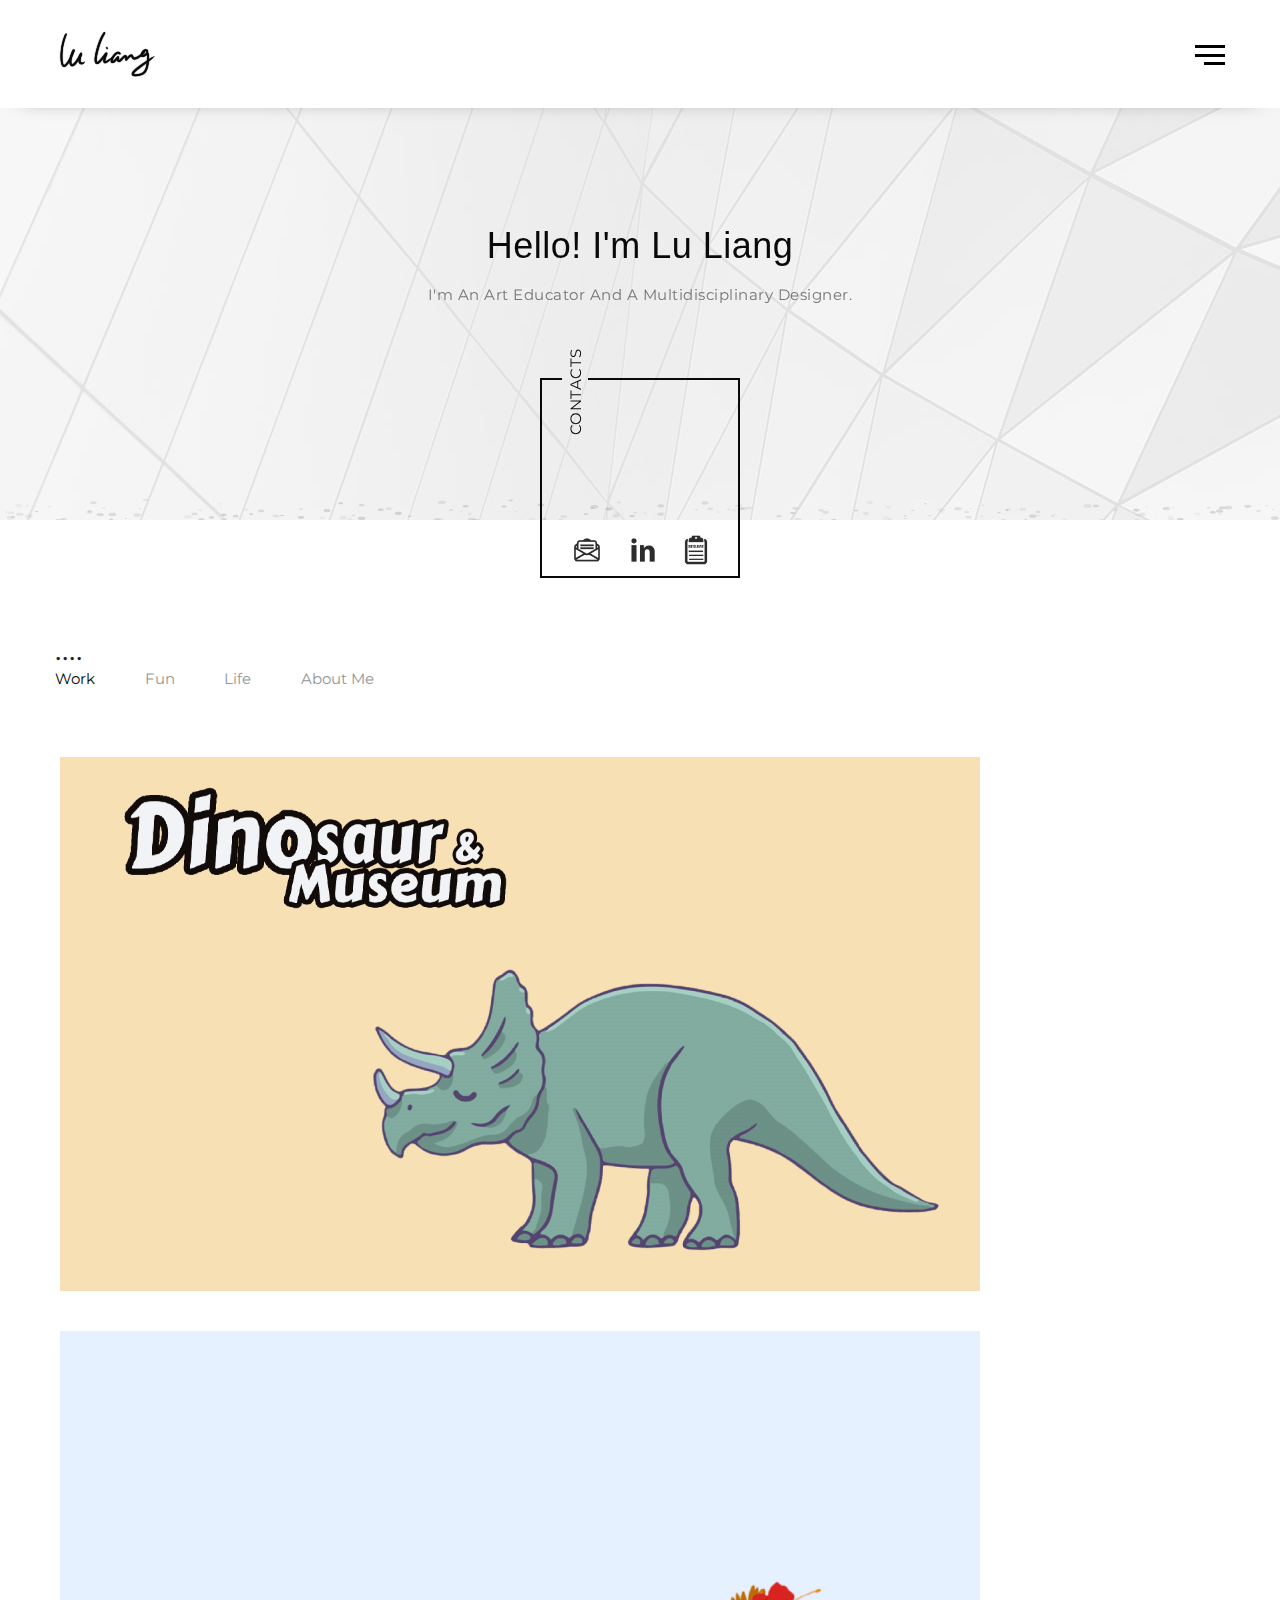
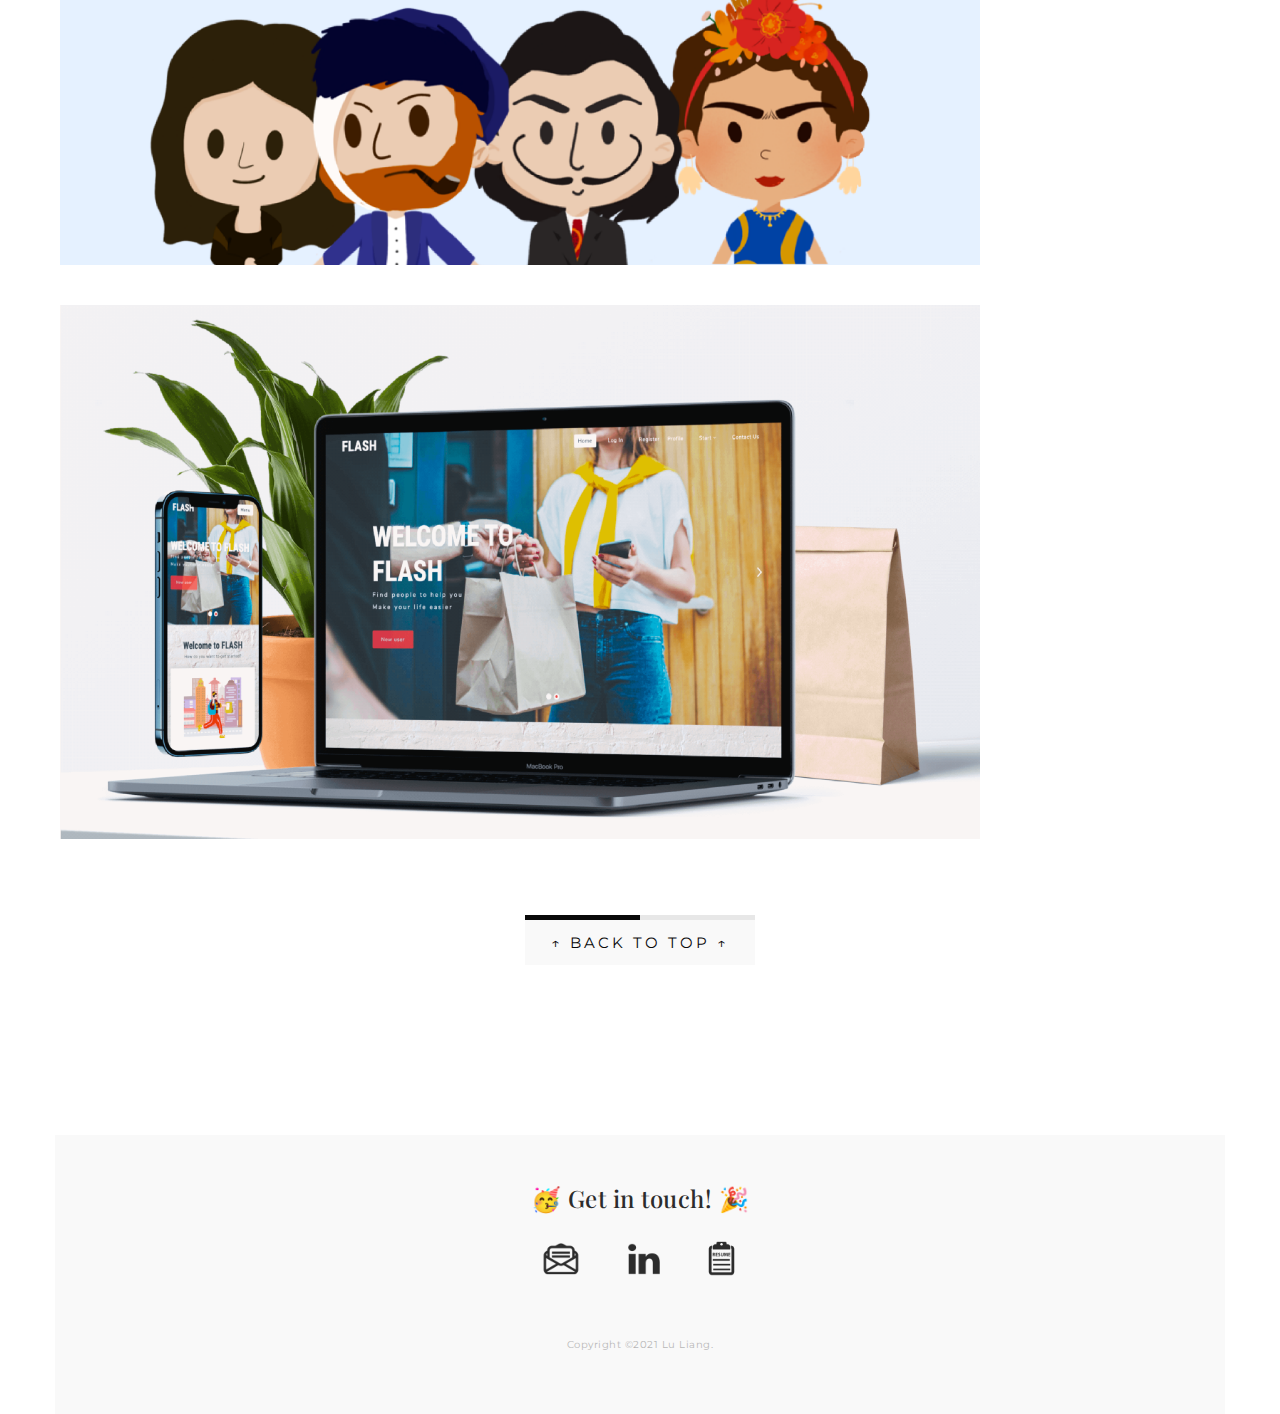
==== index.html @ a221c7db "1 version" ====
<!DOCTYPE html>
<html lang="zxx">
<head>
	<meta charset="utf-8">
	<title>Home</title>


	<meta name="description" content="" />

	<meta name="keywords" content="" />

	<meta name="author" content="Lu">

	<!-- Mobile Specific Meta -->
	<meta name="viewport" content="width=device-width, initial-scale=1">

	<!-- css-include -->

	<!-- boorstrap -->
	<link rel="stylesheet" type="text/css" href="assets/css/bootstrap.min.css">
	<!-- themify-icon.css -->
	<link rel="stylesheet" type="text/css" href="assets/css/themify-icons.css">
	<!-- owl-carousel -->
	<link rel="stylesheet" type="text/css" href="assets/css/owl.carousel.css">
	<!-- light-box -->
	<link rel="stylesheet" type="text/css" href="assets/css/lightbox.css">
	<!-- video css -->
	<link rel="stylesheet" type="text/css" href="assets/css/video.min.css">
	<!-- menu.css -->
	<link rel="stylesheet" type="text/css" href="assets/css/menu.css">
	<!-- style -->
	<link rel="stylesheet" type="text/css" href="assets/css/style.css">
	<!-- responsive.css -->
	<link rel="stylesheet" type="text/css" href="assets/css/responsive.css">
</head>


<body>
	<div id="preloader"></div>
	<!-- Start of nav bar
		============================================= -->
		<nav id="poppin-nav">
			<div id="nav-off"></div>
			<div id="header-logo-1" class="text-center">
				<a href="index.html"><img src="assets/img//logo/logo.png" alt="img"></a>
			</div>
			<ul id="menu">
				<li class="has-submenu text-capitalize">
					<a href="index.html">home</a>
				</li>
				<li class="has-submenu">
					<a href="#">My Works<span class="ti-angle-down"></span></a>
					<ul class="submenu">
						<li><a href="work.html">My Projects</a></li>
						<li><a href="life.html">Life & Fun</a></li>
					</ul>
				</li>
				<li><a href="contact.html">About Me</a></li>
			</ul>
		</nav>
		<div id="menu-overlay"></div>
	<!-- End of nav bar
		============================================= -->



	<!-- Start of header
		============================================= -->
		<header id="site-header" class="not-stuck">
			<div class="container">
				<div class="row">
					<div id="header-logo">
						<a href="index.html"><img src="assets/img//logo/logo.png" alt="img"></a>
					</div>

					<div id="menu-burger" class="pull-right not-stuck">
						<div id="menu-bar">
							<span class="icon-bar top"></span>
							<span class="icon-bar middle"></span>
							<span class="icon-bar bottom"></span>
						</div>
					</div>
				</div>
			</div>
		</header>
	<!-- End of header
		============================================= -->





	<!-- Start of page head section
		============================================= -->
		<section id="page-head" class="page-head-section">
			<div class="page-head-overlay"></div>
			<div id="page-head-effect" class="page-head-effect">
				<canvas id="demo-canvas"></canvas>
			</div>
			<!-- // page-head-style -->
			<div class="container">
				<div class="row">
					<div class="banner-content">
						<div class="page-head-content">
							<div class="page-head-title text-capitalize pb40">
								<h1>Hello! I'm Lu Liang</h1>
								<span class="descrip">I'm an art educator and a multidisciplinary designer. </span>
							</div>
							<!-- //title -->

							<div class="page-head-social">
								<div  class="social-title text-uppercase">
									<span>contacts</span>
								</div>
								<!-- //title -->
								<div class="page-head-social-item ul-li">
									<ul class="page-head-social-list">
										<a href="mailto:lu.liang.ll18@gmail.com" class="link--sns w-inline-block">
					                        <img src="assets/img/contacts_up/email.png" width="30" sizes="50px" alt=""/>
					                    </a>
										<a href="https://www.linkedin.com/in/luliang18" target="_blank" class="link--sns w-inline-block">
					                        <img src="assets/img/contacts_up/in.png" width="32" sizes="40px"  style="margin-left:20px;" alt=""/>
										</a>
										<a href="#" target="_blank" class="link--sns w-inline-block">
					                        <img src="assets/img/contacts/cv.png" width="30" sizes="60px"  style="margin-left:18px;" alt=""/>
										</a>
									</ul><!-- /.page-head-social-list -->
								</div><!-- /.page-head-social-item -->
							</div>
							<!-- /.page-head-social -->
						</div>
						<!-- /.page-head-content -->
					</div>
				</div><!--  /.row-->
			</div><!--  /.container -->
		</section>
	<!-- End of page head section
		============================================= -->





	<!-- Start of portfolio section
		============================================= -->
		<section id="portfolio" class="portfolio-section">
			<div class="container">
				<div class="row">
					<div class="portfolio-content">
						<div class="portfolio-tab pb55">
							<div id="filters" class="button-group pb45">

								<button class="tab-button active" data-filter=".work"  >Work</button>
								<button class="tab-button" data-filter=".fun">Fun</button>
								<button class="tab-button" data-filter=".life">Life</button>
								<a href="contact.html"><button class="tab-button" data-filter=".life">About Me</button></a>
							</div>
							<!-- /tab-button -->

							<div class="portfolio-tab-text-pic row">
								<div id="posts">
									<div id="1" class="item item-grid work">
										<div class="item-wrap">
											<div class="work-item">
												<div class="work-pic">
													<a href="dinosaur.html"><img src="assets/img/portfolio/work/museum.gif" alt="image" ></a>
												</div>
												<!-- //img -->
												<div class="hover-content">
													<div class="hover-text text-center">
														<a href="dinosaur.html" data-lightbox="roadtrip"></a>

													</div>
													<!-- //light-box-img -->
													<div class="project-description text-uppercase ul-li">
														<h3><a href="dinosaur.html">Dinosaur & Museum App</a></h3>
														<ul class="project-catagorry text-capitalize">
															<li><a href="#">Education, App Design</a></li>

														</ul>
													</div>
													<!-- //project-description -->
												</div>
											</div>
										</div>
									</div>
									<!-- /item -->

									<div id="2" class="item item-grid work">
										<div class="item-wrap">
											<div class="work-item">
												<div class="work-pic">
													<img src="assets/img/portfolio/work/dress.png" alt="image">
												</div>
												<!-- //img -->
												<div class="hover-content">
													<div class="hover-text text-center">
														<a href="assets/img/portfolio/work/dress.png" data-lightbox="roadtrip"><span class="ti-fullscreen"></span></a>
													</div>
													<!-- //light-box-img -->
													<div class="project-description text-uppercase ul-li">
														<h3><a href="#">Dress Up Game App</a></h3>
														<ul class="project-catagorry text-capitalize">
															<li><a href="#">Education, App Design</a></li>
														</ul>
													</div>
													<!-- //project-description -->
												</div>
											</div>

										</div>
									</div>
									<!-- /item -->

									<div id="3" class="item item-grid design work">
										<div class="item-wrap">
											<div class="work-item">
												<div class="work-pic">
													<img src="assets/img/portfolio/work/web.gif" alt="image">
												</div>
												<!-- //img -->
												<div class="hover-content">
													<div class="hover-text text-center">
														<a href="assets/img/portfolio/work/web.gif" data-lightbox="roadtrip"><span class="ti-fullscreen"></span></a>
													</div>
													<!-- //light-box-img -->
													<div class="project-description text-uppercase ul-li">
														<h3><a href="#">Flash Food Delivery Website</a></h3>
														<ul class="project-catagorry text-capitalize">
															<li><a href="#">Web Design </a></li>


														</ul>
													</div>
													<!-- //project-description -->
												</div>
											</div>

										</div>
									</div>
									<!-- /item -->


									<div id="4" class="item item-grid-2 fun">
										<div class="item-wrap">
											<div class="work-item">
												<div class="work-pic">
													<img src="assets/img/portfolio/fun/1.png" alt="image" style="display:inline-block">
												</div>
												<!-- //img -->
												<div class="hover-content">
													<div class="hover-text text-center">
														<a href="assets/img/portfolio/fun/1.png" data-lightbox="roadtrip" ><span class="ti-link"></span></a>
													</div>
													<!-- //light-box-img -->
													<div class="project-description text-uppercase ul-li">
														<h3><a href="#">project Item Title</a></h3>
														<ul class="project-catagorry text-capitalize">
															<li><a href="#">Branding, </a></li>

															<li><a href="#">Development</a></li>
														</ul>
													</div>
													<!-- //project-description -->
												</div>
											</div>

										</div>
									</div>
									<!-- /item -->

									<div id="5" class="item item-grid-2 fun">
										<div class="item-wrap">
											<div class="work-item">
												<div class="work-pic">
													<img src="assets/img/portfolio/fun/2.png" alt="image" style="display:inline-block">
												</div>
												<!-- //img -->
												<div class="hover-content">
													<div class="hover-text text-center">
														<a href="assets/img/portfolio/fun/2.png" data-lightbox="roadtrip"><span class="ti-link"></span></a>
													</div>
													<!-- //light-box-img -->
													<div class="project-description text-uppercase ul-li">
														<h3><a href="#">project Item Title</a></h3>
														<ul class="project-catagorry text-capitalize">
															<li><a href="#">travel, </a></li>

															<li><a href="#">place</a></li>
														</ul>
													</div>
													<!-- //project-description -->
												</div>
											</div>

										</div>
									</div>
									<!-- /item -->

									<div id="6" class="item item-grid-2 fun">
										<div class="item-wrap">
											<div class="work-item">
												<div class="work-pic">
													<img src="assets/img/portfolio/fun/3.png" alt="image">
												</div>
												<!-- //img -->
												<div class="hover-content">
													<div class="hover-text text-center">
														<a href="assets/img/portfolio/fun/3.png" data-lightbox="roadtrip"><span class="ti-link"></span></a>
													</div>
													<!-- //light-box-img -->
													<div class="project-description text-uppercase ul-li">
														<h3><a href="#">project Item Title</a></h3>
														<ul class="project-catagorry text-capitalize">
															<li><a href="#">identity, </a></li>

															<li><a href="#">institute</a></li>
														</ul>
													</div>
													<!-- //project-description -->
												</div>
											</div>

										</div>
									</div>
									<!-- /item -->

									<div id="7" class="item item-grid-2 fun">
										<div class="item-wrap">
											<div class="work-item">
												<div class="work-pic">
													<img src="assets/img/portfolio/fun/4.png" alt="image">
												</div>
												<!-- //img -->
												<div class="hover-content">
													<div class="hover-text text-center">
														<a href="assets/img/portfolio/fun/4.png" data-lightbox="roadtrip"><span class="ti-link"></span></a>
													</div>
													<!-- //light-box-img -->
													<div class="project-description text-uppercase ul-li">
														<h3><a href="#">project Item Title</a></h3>
														<ul class="project-catagorry text-capitalize">
															<li><a href="#">identity, </a></li>

															<li><a href="#">institute</a></li>
														</ul>
													</div>
													<!-- //project-description -->
												</div>
											</div>

										</div>
									</div>
									<!-- /item -->



									<div id="9" class="item item-grid-2 fun">
										<div class="item-wrap">
											<div class="work-item">
												<div class="work-pic">
													<img src="assets/img/portfolio/fun/11.png" alt="image">
												</div>
												<!-- //img -->
												<div class="hover-content">
													<div class="hover-text text-center">
														<a href="assets/img/portfolio/fun/11.png" data-lightbox="roadtrip"><span class="ti-link"></span></a>
													</div>
													<!-- //light-box-img -->
													<div class="project-description text-uppercase ul-li">
														<h3><a href="#">project Item Title</a></h3>
														<ul class="project-catagorry text-capitalize">
															<li><a href="#">identity, </a></li>

															<li><a href="#">institute</a></li>
														</ul>
													</div>
													<!-- //project-description -->
												</div>
											</div>

										</div>
									</div>
									<!-- /item -->

									<div id="10" class="item item-grid-2 fun">
										<div class="item-wrap">
											<div class="work-item">
												<div class="work-pic">
													<img src="assets/img/portfolio/fun/5.png" alt="image">
												</div>
												<!-- //img -->
												<div class="hover-content">
													<div class="hover-text text-center">
														<a href="assets/img/portfolio/fun/5.png" data-lightbox="roadtrip"><span class="ti-link"></span></a>
													</div>
													<!-- //light-box-img -->
													<div class="project-description text-uppercase ul-li">
														<h3><a href="#">project Item Title</a></h3>
														<ul class="project-catagorry text-capitalize">
															<li><a href="#">identity, </a></li>

															<li><a href="#">institute</a></li>
														</ul>
													</div>
													<!-- //project-description -->
												</div>
											</div>

										</div>
									</div>
									<!-- /item -->

									<div id="11" class="item item-grid-2 fun">
										<div class="item-wrap">
											<div class="work-item">
												<div class="work-pic">
													<img src="assets/img/portfolio/fun/8.gif" alt="image">
												</div>
												<!-- //img -->
												<div class="hover-content">
													<div class="hover-text text-center">
														<a href="assets/img/portfolio/fun/8.gif" data-lightbox="roadtrip"><span class="ti-link"></span></a>
													</div>
													<!-- //light-box-img -->
													<div class="project-description text-uppercase ul-li">
														<h3><a href="#">project Item Title</a></h3>
														<ul class="project-catagorry text-capitalize">
															<li><a href="#">identity, </a></li>

															<li><a href="#">institute</a></li>
														</ul>
													</div>
													<!-- //project-description -->
												</div>
											</div>

										</div>
									</div>
									<!-- /item -->

									<div id="12" class="item item-grid-2 fun">
										<div class="item-wrap">
											<div class="work-item">
												<div class="work-pic">
													<img src="assets/img/portfolio/fun/9.jpg" alt="image">
												</div>
												<!-- //img -->
												<div class="hover-content">
													<div class="hover-text text-center">
														<a href="assets/img/portfolio/fun/9.jpg" data-lightbox="roadtrip"><span class="ti-link"></span></a>
													</div>
													<!-- //light-box-img -->
													<div class="project-description text-uppercase ul-li">
														<h3><a href="#">project Item Title</a></h3>
														<ul class="project-catagorry text-capitalize">
															<li><a href="#">identity, </a></li>

															<li><a href="#">institute</a></li>
														</ul>
													</div>
													<!-- //project-description -->
												</div>
											</div>

										</div>
									</div>
									<!-- /item -->

									<div id="13" class="item item-grid-2 fun">
										<div class="item-wrap">
											<div class="work-item">
												<div class="work-pic">
													<img src="assets/img/portfolio/fun/7.gif" alt="image">
												</div>
												<!-- //img -->
												<div class="hover-content">
													<div class="hover-text text-center">
														<a href="assets/img/portfolio/fun/7.gif" data-lightbox="roadtrip"><span class="ti-link"></span></a>
													</div>
													<!-- //light-box-img -->
													<div class="project-description text-uppercase ul-li">
														<h3><a href="#">project Item Title</a></h3>
														<ul class="project-catagorry text-capitalize">
															<li><a href="#">identity, </a></li>

															<li><a href="#">institute</a></li>
														</ul>
													</div>
													<!-- //project-description -->
												</div>
											</div>

										</div>
									</div>
									<!-- /item -->

									<div id="14" class="item item-grid-2 fun">
										<div class="item-wrap">
											<div class="work-item">
												<div class="work-pic">
													<img src="assets/img/portfolio/fun/6.gif" alt="image">
												</div>
												<!-- //img -->
												<div class="hover-content">
													<div class="hover-text text-center">
														<a href="assets/img/portfolio/fun/6.gif" data-lightbox="roadtrip"><span class="ti-link"></span></a>
													</div>
													<!-- //light-box-img -->
													<div class="project-description text-uppercase ul-li">
														<h3><a href="#">project Item Title</a></h3>
														<ul class="project-catagorry text-capitalize">
															<li><a href="#">identity, </a></li>

															<li><a href="#">institute</a></li>
														</ul>
													</div>
													<!-- //project-description -->
												</div>
											</div>

										</div>
									</div>
									<!-- /item -->

									<div id="15" class="item item-grid-2 life">
										<div class="item-wrap">
											<div class="work-item">
												<div class="work-pic">
													<img src="assets/img/portfolio/life/2.JPG" alt="image">
												</div>
												<!-- //img -->
												<div class="hover-content">
													<div class="hover-text text-center">
														<a href="assets/img/portfolio/life/2.JPG" data-lightbox="roadtrip"><span class="ti-link"></span></a>
													</div>
													<!-- //light-box-img -->
													<div class="project-description text-uppercase ul-li">
														<h3><a href="#">project Item Title</a></h3>
														<ul class="project-catagorry text-capitalize">
															<li><a href="#">identity, </a></li>

															<li><a href="#">institute</a></li>
														</ul>
													</div>
													<!-- //project-description -->
												</div>
											</div>

										</div>
									</div>
									<!-- /item -->

									<div id="16" class="item item-grid-2 life">
										<div class="item-wrap">
											<div class="work-item">
												<div class="work-pic">
													<img src="assets/img/portfolio/life/3.JPG" alt="image">
												</div>
												<!-- //img -->
												<div class="hover-content">
													<div class="hover-text text-center">
														<a href="assets/img/portfolio/life/3.JPG" data-lightbox="roadtrip"><span class="ti-link"></span></a>
													</div>
													<!-- //light-box-img -->
													<div class="project-description text-uppercase ul-li">
														<h3><a href="#">project Item Title</a></h3>
														<ul class="project-catagorry text-capitalize">
															<li><a href="#">identity, </a></li>

															<li><a href="#">institute</a></li>
														</ul>
													</div>
													<!-- //project-description -->
												</div>
											</div>

										</div>
									</div>
									<!-- /item -->

									<div id="17" class="item item-grid-2 life">
										<div class="item-wrap">
											<div class="work-item">
												<div class="work-pic">
													<img src="assets/img/portfolio/life/4.JPG" alt="image">
												</div>
												<!-- //img -->
												<div class="hover-content">
													<div class="hover-text text-center">
														<a href="assets/img/portfolio/life/4.JPG" data-lightbox="roadtrip"><span class="ti-link"></span></a>
													</div>
													<!-- //light-box-img -->
													<div class="project-description text-uppercase ul-li">
														<h3><a href="#">project Item Title</a></h3>
														<ul class="project-catagorry text-capitalize">
															<li><a href="#">identity, </a></li>

															<li><a href="#">institute</a></li>
														</ul>
													</div>
													<!-- //project-description -->
												</div>
											</div>

										</div>
									</div>
									<!-- /item -->

									<div id="18" class="item item-grid-2 life">
										<div class="item-wrap">
											<div class="work-item">
												<div class="work-pic">
													<img src="assets/img/portfolio/life/6.JPG" alt="image">
												</div>
												<!-- //img -->
												<div class="hover-content">
													<div class="hover-text text-center">
														<a href="assets/img/portfolio/life/6.JPG" data-lightbox="roadtrip"><span class="ti-link"></span></a>
													</div>
													<!-- //light-box-img -->
													<div class="project-description text-uppercase ul-li">
														<h3><a href="#">project Item Title</a></h3>
														<ul class="project-catagorry text-capitalize">
															<li><a href="#">identity, </a></li>

															<li><a href="#">institute</a></li>
														</ul>
													</div>
													<!-- //project-description -->
												</div>
											</div>

										</div>
									</div>
									<!-- /item -->

									<div id="19" class="item item-grid-2 life">
										<div class="item-wrap">
											<div class="work-item">
												<div class="work-pic">
													<img src="assets/img/portfolio/life/7.JPG" alt="image">
												</div>
												<!-- //img -->
												<div class="hover-content">
													<div class="hover-text text-center">
														<a href="assets/img/portfolio/life/7.JPG" data-lightbox="roadtrip"><span class="ti-link"></span></a>
													</div>
													<!-- //light-box-img -->
													<div class="project-description text-uppercase ul-li">
														<h3><a href="#">project Item Title</a></h3>
														<ul class="project-catagorry text-capitalize">
															<li><a href="#">identity, </a></li>

															<li><a href="#">institute</a></li>
														</ul>
													</div>
													<!-- //project-description -->
												</div>
											</div>

										</div>
									</div>
									<!-- /item -->

									<div id="20" class="item item-grid-2 life">
										<div class="item-wrap">
											<div class="work-item">
												<div class="work-pic">
													<img src="assets/img/portfolio/life/8.JPG" alt="image">
												</div>
												<!-- //img -->
												<div class="hover-content">
													<div class="hover-text text-center">
														<a href="assets/img/portfolio/life/8.JPG" data-lightbox="roadtrip"><span class="ti-link"></span></a>
													</div>
													<!-- //light-box-img -->
													<div class="project-description text-uppercase ul-li">
														<h3><a href="#">project Item Title</a></h3>
														<ul class="project-catagorry text-capitalize">
															<li><a href="#">identity, </a></li>

															<li><a href="#">institute</a></li>
														</ul>
													</div>
													<!-- //project-description -->
												</div>
											</div>

										</div>
									</div>
									<!-- /item -->

									<div id="21" class="item item-grid-2 life">
										<div class="item-wrap">
											<div class="work-item">
												<div class="work-pic">
													<img src="assets/img/portfolio/life/1.JPG" alt="image">
												</div>
												<!-- //img -->
												<div class="hover-content">
													<div class="hover-text text-center">
														<a href="assets/img/portfolio/life/1.JPG" data-lightbox="roadtrip"><span class="ti-link"></span></a>
													</div>
													<!-- //light-box-img -->
													<div class="project-description text-uppercase ul-li">
														<h3><a href="#">project Item Title</a></h3>
														<ul class="project-catagorry text-capitalize">
															<li><a href="#">identity, </a></li>

															<li><a href="#">institute</a></li>
														</ul>
													</div>
													<!-- //project-description -->
												</div>
											</div>

										</div>
									</div>
									<!-- /item -->

									<div id="22" class="item item-grid-2 life">
										<div class="item-wrap">
											<div class="work-item">
												<div class="work-pic">
													<img src="assets/img/portfolio/life/5.JPG" alt="image">
												</div>
												<!-- //img -->
												<div class="hover-content">
													<div class="hover-text text-center">
														<a href="assets/img/portfolio/life/5.JPG" data-lightbox="roadtrip"><span class="ti-link"></span></a>
													</div>
													<!-- //light-box-img -->
													<div class="project-description text-uppercase ul-li">
														<h3><a href="#">project Item Title</a></h3>
														<ul class="project-catagorry text-capitalize">
															<li><a href="#">identity, </a></li>

															<li><a href="#">institute</a></li>
														</ul>
													</div>
													<!-- //project-description -->
												</div>
											</div>

										</div>
									</div>
									<!-- /item -->

									<div id="23" class="item item-grid-2 life">
										<div class="item-wrap">
											<div class="work-item">
												<div class="work-pic">
													<img src="assets/img/portfolio/life/9.JPG" alt="image">
												</div>
												<!-- //img -->
												<div class="hover-content">
													<div class="hover-text text-center">
														<a href="assets/img/portfolio/life/9.JPG" data-lightbox="roadtrip"><span class="ti-link"></span></a>
													</div>
													<!-- //light-box-img -->
													<div class="project-description text-uppercase ul-li">
														<h3><a href="#">project Item Title</a></h3>
														<ul class="project-catagorry text-capitalize">
															<li><a href="#">identity, </a></li>

															<li><a href="#">institute</a></li>
														</ul>
													</div>
													<!-- //project-description -->
												</div>
											</div>

										</div>
									</div>
									<!-- /item -->






								</div><!--//posts-->
							</div><!--//portfolio-tab-text-pic-->
						</div><!--//portfolio-tab-->


						<div class="poppin-more text-uppercase text-center">
							<div class="more-btn">
								<a href="#top">↑ BACK TO TOP ↑</a>
							</div>
						</div>
						<!-- //.more -->

					</div><!--//portfolio-content -->
				</div><!--  /.row -->
			</div><!--  /.conatiner -->
		</section>
	<!-- End of portfolio section
		============================================= -->








	<!-- Start of footer section
		============================================= -->
		<footer>
			<div class="footer-area footer-2">
				<div class="container">
					<div class="row">
						<div class="copy-right-area text-center">
							<div class="footer__textblock">
								<h3 class="heading-7">🥳 Get in touch! 🎉</h3>
							</div>
							<br/>
							<div class="page-head-social-item ul-li">

								<ul class="page-head-social-list">
									<a href="mailto:lu.liang.ll18@gmail.com" class="link--sns w-inline-block">
				                        <img src="assets/img/contacts/email.png" width="40" sizes="40px" style="margin-right:20px;" alt=""/>
				                    </a>
									<a href="https://www.linkedin.com/in/luliang18" target="_blank" class="link--sns w-inline-block">
				                        <img src="assets/img/contacts/in.png" width="40" sizes="40px" style="margin-left:18px;" alt=""/>
									</a>
									<a href="#" target="_blank" class="link--sns w-inline-block">
				                        <img src="assets/img/contacts/cv.png" width="35" sizes="40px" style="margin-left:36px;" alt=""/>
									</a>
								</ul><!-- /.page-head-social-list -->
							</div>
							<br/>
							<p class="paragraph--copyright">Copyright ©2021 Lu Liang.</p>
						</div>
						<!-- //copy-right-area -->
					</div><!--  /.container -->
				</div><!--  /.row-->
			</div><!--  /.footer-area -->
		</footer>
	<!-- End of footer section
		============================================= -->



		<!--  Js Library -->
		<script src="assets/js/jquery-2.1.4.min.js"></script>
		<!-- Include  for bootstrap -->
		<script src="assets/js/bootstrap.min.js"></script>
		<!-- Include isotope Js -->
		<script src="assets/js/jquery.isotope.min.js"></script>
		<!-- Include lightbox -->
		<script src="assets/js/lightbox.js"></script>
		<!-- Include circle-effect.js -->
		<script src="assets/js/circle-effect.js"></script>
		<!-- Include Video js -->
		<script src="assets/js/jquery.magnific-popup.min.js"></script>
		<!-- Include Owl-carousel -->
		<script src="assets/js/owl.carousel.min.js"></script>
		<!-- Include Counter up -->
		<script src="assets/js/jquery.counterup.min.js"></script>
		<script src="assets/js/waypoints.min.js"></script>



		<!-- Include script.js -->
		<script src="assets/js/script.js"></script>


	</body>
	</html>
---- assets/css/themify-icons.css ----
@font-face {
	font-family: 'themify';
	src:url('../fonts/themify.eot?-fvbane');
	src:url('../fonts/themify.eot?#iefix-fvbane') format('embedded-opentype'),
		url('../fonts/themify.woff?-fvbane') format('woff'),
		url('../fonts/themify.ttf?-fvbane') format('truetype'),
		url('../fonts/themify.svg?-fvbane#themify') format('svg');
	font-weight: normal;
	font-style: normal;
}

[class^="ti-"], [class*=" ti-"] {
	font-family: 'themify';
	speak: none;
	font-style: normal;
	font-weight: normal;
	font-variant: normal;
	text-transform: none;
	line-height: 1;

	/* Better Font Rendering =========== */
	-webkit-font-smoothing: antialiased;
	-moz-osx-font-smoothing: grayscale;
}

.ti-wand:before {
	content: "\e600";
}
.ti-volume:before {
	content: "\e601";
}
.ti-user:before {
	content: "\e602";
}
.ti-unlock:before {
	content: "\e603";
}
.ti-unlink:before {
	content: "\e604";
}
.ti-trash:before {
	content: "\e605";
}
.ti-thought:before {
	content: "\e606";
}
.ti-target:before {
	content: "\e607";
}
.ti-tag:before {
	content: "\e608";
}
.ti-tablet:before {
	content: "\e609";
}
.ti-star:before {
	content: "\e60a";
}
.ti-spray:before {
	content: "\e60b";
}
.ti-signal:before {
	content: "\e60c";
}
.ti-shopping-cart:before {
	content: "\e60d";
}
.ti-shopping-cart-full:before {
	content: "\e60e";
}
.ti-settings:before {
	content: "\e60f";
}
.ti-search:before {
	content: "\e610";
}
.ti-zoom-in:before {
	content: "\e611";
}
.ti-zoom-out:before {
	content: "\e612";
}
.ti-cut:before {
	content: "\e613";
}
.ti-ruler:before {
	content: "\e614";
}
.ti-ruler-pencil:before {
	content: "\e615";
}
.ti-ruler-alt:before {
	content: "\e616";
}
.ti-bookmark:before {
	content: "\e617";
}
.ti-bookmark-alt:before {
	content: "\e618";
}
.ti-reload:before {
	content: "\e619";
}
.ti-plus:before {
	content: "\e61a";
}
.ti-pin:before {
	content: "\e61b";
}
.ti-pencil:before {
	content: "\e61c";
}
.ti-pencil-alt:before {
	content: "\e61d";
}
.ti-paint-roller:before {
	content: "\e61e";
}
.ti-paint-bucket:before {
	content: "\e61f";
}
.ti-na:before {
	content: "\e620";
}
.ti-mobile:before {
	content: "\e621";
}
.ti-minus:before {
	content: "\e622";
}
.ti-medall:before {
	content: "\e623";
}
.ti-medall-alt:before {
	content: "\e624";
}
.ti-marker:before {
	content: "\e625";
}
.ti-marker-alt:before {
	content: "\e626";
}
.ti-arrow-up:before {
	content: "\e627";
}
.ti-arrow-right:before {
	content: "\e628";
}
.ti-arrow-left:before {
	content: "\e629";
}
.ti-arrow-down:before {
	content: "\e62a";
}
.ti-lock:before {
	content: "\e62b";
}
.ti-location-arrow:before {
	content: "\e62c";
}
.ti-link:before {
	content: "\e62d";
}
.ti-layout:before {
	content: "\e62e";
}
.ti-layers:before {
	content: "\e62f";
}
.ti-layers-alt:before {
	content: "\e630";
}
.ti-key:before {
	content: "\e631";
}
.ti-import:before {
	content: "\e632";
}
.ti-image:before {
	content: "\e633";
}
.ti-heart:before {
	content: "\e634";
}
.ti-heart-broken:before {
	content: "\e635";
}
.ti-hand-stop:before {
	content: "\e636";
}
.ti-hand-open:before {
	content: "\e637";
}
.ti-hand-drag:before {
	content: "\e638";
}
.ti-folder:before {
	content: "\e639";
}
.ti-flag:before {
	content: "\e63a";
}
.ti-flag-alt:before {
	content: "\e63b";
}
.ti-flag-alt-2:before {
	content: "\e63c";
}
.ti-eye:before {
	content: "\e63d";
}
.ti-export:before {
	content: "\e63e";
}
.ti-exchange-vertical:before {
	content: "\e63f";
}
.ti-desktop:before {
	content: "\e640";
}
.ti-cup:before {
	content: "\e641";
}
.ti-crown:before {
	content: "\e642";
}
.ti-comments:before {
	content: "\e643";
}
.ti-comment:before {
	content: "\e644";
}
.ti-comment-alt:before {
	content: "\e645";
}
.ti-close:before {
	content: "\e646";
}
.ti-clip:before {
	content: "\e647";
}
.ti-angle-up:before {
	content: "\e648";
}
.ti-angle-right:before {
	content: "\e649";
}
.ti-angle-left:before {
	content: "\e64a";
}
.ti-angle-down:before {
	content: "\e64b";
}
.ti-check:before {
	content: "\e64c";
}
.ti-check-box:before {
	content: "\e64d";
}
.ti-camera:before {
	content: "\e64e";
}
.ti-announcement:before {
	content: "\e64f";
}
.ti-brush:before {
	content: "\e650";
}
.ti-briefcase:before {
	content: "\e651";
}
.ti-bolt:before {
	content: "\e652";
}
.ti-bolt-alt:before {
	content: "\e653";
}
.ti-blackboard:before {
	content: "\e654";
}
.ti-bag:before {
	content: "\e655";
}
.ti-move:before {
	content: "\e656";
}
.ti-arrows-vertical:before {
	content: "\e657";
}
.ti-arrows-horizontal:before {
	content: "\e658";
}
.ti-fullscreen:before {
	content: "\e659";
}
.ti-arrow-top-right:before {
	content: "\e65a";
}
.ti-arrow-top-left:before {
	content: "\e65b";
}
.ti-arrow-circle-up:before {
	content: "\e65c";
}
.ti-arrow-circle-right:before {
	content: "\e65d";
}
.ti-arrow-circle-left:before {
	content: "\e65e";
}
.ti-arrow-circle-down:before {
	content: "\e65f";
}
.ti-angle-double-up:before {
	content: "\e660";
}
.ti-angle-double-right:before {
	content: "\e661";
}
.ti-angle-double-left:before {
	content: "\e662";
}
.ti-angle-double-down:before {
	content: "\e663";
}
.ti-zip:before {
	content: "\e664";
}
.ti-world:before {
	content: "\e665";
}
.ti-wheelchair:before {
	content: "\e666";
}
.ti-view-list:before {
	content: "\e667";
}
.ti-view-list-alt:before {
	content: "\e668";
}
.ti-view-grid:before {
	content: "\e669";
}
.ti-uppercase:before {
	content: "\e66a";
}
.ti-upload:before {
	content: "\e66b";
}
.ti-underline:before {
	content: "\e66c";
}
.ti-truck:before {
	content: "\e66d";
}
.ti-timer:before {
	content: "\e66e";
}
.ti-ticket:before {
	content: "\e66f";
}
.ti-thumb-up:before {
	content: "\e670";
}
.ti-thumb-down:before {
	content: "\e671";
}
.ti-text:before {
	content: "\e672";
}
.ti-stats-up:before {
	content: "\e673";
}
.ti-stats-down:before {
	content: "\e674";
}
.ti-split-v:before {
	content: "\e675";
}
.ti-split-h:before {
	content: "\e676";
}
.ti-smallcap:before {
	content: "\e677";
}
.ti-shine:before {
	content: "\e678";
}
.ti-shift-right:before {
	content: "\e679";
}
.ti-shift-left:before {
	content: "\e67a";
}
.ti-shield:before {
	content: "\e67b";
}
.ti-notepad:before {
	content: "\e67c";
}
.ti-server:before {
	content: "\e67d";
}
.ti-quote-right:before {
	content: "\e67e";
}
.ti-quote-left:before {
	content: "\e67f";
}
.ti-pulse:before {
	content: "\e680";
}
.ti-printer:before {
	content: "\e681";
}
.ti-power-off:before {
	content: "\e682";
}
.ti-plug:before {
	content: "\e683";
}
.ti-pie-chart:before {
	content: "\e684";
}
.ti-paragraph:before {
	content: "\e685";
}
.ti-panel:before {
	content: "\e686";
}
.ti-package:before {
	content: "\e687";
}
.ti-music:before {
	content: "\e688";
}
.ti-music-alt:before {
	content: "\e689";
}
.ti-mouse:before {
	content: "\e68a";
}
.ti-mouse-alt:before {
	content: "\e68b";
}
.ti-money:before {
	content: "\e68c";
}
.ti-microphone:before {
	content: "\e68d";
}
.ti-menu:before {
	content: "\e68e";
}
.ti-menu-alt:before {
	content: "\e68f";
}
.ti-map:before {
	content: "\e690";
}
.ti-map-alt:before {
	content: "\e691";
}
.ti-loop:before {
	content: "\e692";
}
.ti-location-pin:before {
	content: "\e693";
}
.ti-list:before {
	content: "\e694";
}
.ti-light-bulb:before {
	content: "\e695";
}
.ti-Italic:before {
	content: "\e696";
}
.ti-info:before {
	content: "\e697";
}
.ti-infinite:before {
	content: "\e698";
}
.ti-id-badge:before {
	content: "\e699";
}
.ti-hummer:before {
	content: "\e69a";
}
.ti-home:before {
	content: "\e69b";
}
.ti-help:before {
	content: "\e69c";
}
.ti-headphone:before {
	content: "\e69d";
}
.ti-harddrives:before {
	content: "\e69e";
}
.ti-harddrive:before {
	content: "\e69f";
}
.ti-gift:before {
	content: "\e6a0";
}
.ti-game:before {
	content: "\e6a1";
}
.ti-filter:before {
	content: "\e6a2";
}
.ti-files:before {
	content: "\e6a3";
}
.ti-file:before {
	content: "\e6a4";
}
.ti-eraser:before {
	content: "\e6a5";
}
.ti-envelope:before {
	content: "\e6a6";
}
.ti-download:before {
	content: "\e6a7";
}
.ti-direction:before {
	content: "\e6a8";
}
.ti-direction-alt:before {
	content: "\e6a9";
}
.ti-dashboard:before {
	content: "\e6aa";
}
.ti-control-stop:before {
	content: "\e6ab";
}
.ti-control-shuffle:before {
	content: "\e6ac";
}
.ti-control-play:before {
	content: "\e6ad";
}
.ti-control-pause:before {
	content: "\e6ae";
}
.ti-control-forward:before {
	content: "\e6af";
}
.ti-control-backward:before {
	content: "\e6b0";
}
.ti-cloud:before {
	content: "\e6b1";
}
.ti-cloud-up:before {
	content: "\e6b2";
}
.ti-cloud-down:before {
	content: "\e6b3";
}
.ti-clipboard:before {
	content: "\e6b4";
}
.ti-car:before {
	content: "\e6b5";
}
.ti-calendar:before {
	content: "\e6b6";
}
.ti-book:before {
	content: "\e6b7";
}
.ti-bell:before {
	content: "\e6b8";
}
.ti-basketball:before {
	content: "\e6b9";
}
.ti-bar-chart:before {
	content: "\e6ba";
}
.ti-bar-chart-alt:before {
	content: "\e6bb";
}
.ti-back-right:before {
	content: "\e6bc";
}
.ti-back-left:before {
	content: "\e6bd";
}
.ti-arrows-corner:before {
	content: "\e6be";
}
.ti-archive:before {
	content: "\e6bf";
}
.ti-anchor:before {
	content: "\e6c0";
}
.ti-align-right:before {
	content: "\e6c1";
}
.ti-align-left:before {
	content: "\e6c2";
}
.ti-align-justify:before {
	content: "\e6c3";
}
.ti-align-center:before {
	content: "\e6c4";
}
.ti-alert:before {
	content: "\e6c5";
}
.ti-alarm-clock:before {
	content: "\e6c6";
}
.ti-agenda:before {
	content: "\e6c7";
}
.ti-write:before {
	content: "\e6c8";
}
.ti-window:before {
	content: "\e6c9";
}
.ti-widgetized:before {
	content: "\e6ca";
}
.ti-widget:before {
	content: "\e6cb";
}
.ti-widget-alt:before {
	content: "\e6cc";
}
.ti-wallet:before {
	content: "\e6cd";
}
.ti-video-clapper:before {
	content: "\e6ce";
}
.ti-video-camera:before {
	content: "\e6cf";
}
.ti-vector:before {
	content: "\e6d0";
}
.ti-themify-logo:before {
	content: "\e6d1";
}
.ti-themify-favicon:before {
	content: "\e6d2";
}
.ti-themify-favicon-alt:before {
	content: "\e6d3";
}
.ti-support:before {
	content: "\e6d4";
}
.ti-stamp:before {
	content: "\e6d5";
}
.ti-split-v-alt:before {
	content: "\e6d6";
}
.ti-slice:before {
	content: "\e6d7";
}
.ti-shortcode:before {
	content: "\e6d8";
}
.ti-shift-right-alt:before {
	content: "\e6d9";
}
.ti-shift-left-alt:before {
	content: "\e6da";
}
.ti-ruler-alt-2:before {
	content: "\e6db";
}
.ti-receipt:before {
	content: "\e6dc";
}
.ti-pin2:before {
	content: "\e6dd";
}
.ti-pin-alt:before {
	content: "\e6de";
}
.ti-pencil-alt2:before {
	content: "\e6df";
}
.ti-palette:before {
	content: "\e6e0";
}
.ti-more:before {
	content: "\e6e1";
}
.ti-more-alt:before {
	content: "\e6e2";
}
.ti-microphone-alt:before {
	content: "\e6e3";
}
.ti-magnet:before {
	content: "\e6e4";
}
.ti-line-double:before {
	content: "\e6e5";
}
.ti-line-dotted:before {
	content: "\e6e6";
}
.ti-line-dashed:before {
	content: "\e6e7";
}
.ti-layout-width-full:before {
	content: "\e6e8";
}
.ti-layout-width-default:before {
	content: "\e6e9";
}
.ti-layout-width-default-alt:before {
	content: "\e6ea";
}
.ti-layout-tab:before {
	content: "\e6eb";
}
.ti-layout-tab-window:before {
	content: "\e6ec";
}
.ti-layout-tab-v:before {
	content: "\e6ed";
}
.ti-layout-tab-min:before {
	content: "\e6ee";
}
.ti-layout-slider:before {
	content: "\e6ef";
}
.ti-layout-slider-alt:before {
	content: "\e6f0";
}
.ti-layout-sidebar-right:before {
	content: "\e6f1";
}
.ti-layout-sidebar-none:before {
	content: "\e6f2";
}
.ti-layout-sidebar-left:before {
	content: "\e6f3";
}
.ti-layout-placeholder:before {
	content: "\e6f4";
}
.ti-layout-menu:before {
	content: "\e6f5";
}
.ti-layout-menu-v:before {
	content: "\e6f6";
}
.ti-layout-menu-separated:before {
	content: "\e6f7";
}
.ti-layout-menu-full:before {
	content: "\e6f8";
}
.ti-layout-media-right-alt:before {
	content: "\e6f9";
}
.ti-layout-media-right:before {
	content: "\e6fa";
}
.ti-layout-media-overlay:before {
	content: "\e6fb";
}
.ti-layout-media-overlay-alt:before {
	content: "\e6fc";
}
.ti-layout-media-overlay-alt-2:before {
	content: "\e6fd";
}
.ti-layout-media-left-alt:before {
	content: "\e6fe";
}
.ti-layout-media-left:before {
	content: "\e6ff";
}
.ti-layout-media-center-alt:before {
	content: "\e700";
}
.ti-layout-media-center:before {
	content: "\e701";
}
.ti-layout-list-thumb:before {
	content: "\e702";
}
.ti-layout-list-thumb-alt:before {
	content: "\e703";
}
.ti-layout-list-post:before {
	content: "\e704";
}
.ti-layout-list-large-image:before {
	content: "\e705";
}
.ti-layout-line-solid:before {
	content: "\e706";
}
.ti-layout-grid4:before {
	content: "\e707";
}
.ti-layout-grid3:before {
	content: "\e708";
}
.ti-layout-grid2:before {
	content: "\e709";
}
.ti-layout-grid2-thumb:before {
	content: "\e70a";
}
.ti-layout-cta-right:before {
	content: "\e70b";
}
.ti-layout-cta-left:before {
	content: "\e70c";
}
.ti-layout-cta-center:before {
	content: "\e70d";
}
.ti-layout-cta-btn-right:before {
	content: "\e70e";
}
.ti-layout-cta-btn-left:before {
	content: "\e70f";
}
.ti-layout-column4:before {
	content: "\e710";
}
.ti-layout-column3:before {
	content: "\e711";
}
.ti-layout-column2:before {
	content: "\e712";
}
.ti-layout-accordion-separated:before {
	content: "\e713";
}
.ti-layout-accordion-merged:before {
	content: "\e714";
}
.ti-layout-accordion-list:before {
	content: "\e715";
}
.ti-ink-pen:before {
	content: "\e716";
}
.ti-info-alt:before {
	content: "\e717";
}
.ti-help-alt:before {
	content: "\e718";
}
.ti-headphone-alt:before {
	content: "\e719";
}
.ti-hand-point-up:before {
	content: "\e71a";
}
.ti-hand-point-right:before {
	content: "\e71b";
}
.ti-hand-point-left:before {
	content: "\e71c";
}
.ti-hand-point-down:before {
	content: "\e71d";
}
.ti-gallery:before {
	content: "\e71e";
}
.ti-face-smile:before {
	content: "\e71f";
}
.ti-face-sad:before {
	content: "\e720";
}
.ti-credit-card:before {
	content: "\e721";
}
.ti-control-skip-forward:before {
	content: "\e722";
}
.ti-control-skip-backward:before {
	content: "\e723";
}
.ti-control-record:before {
	content: "\e724";
}
.ti-control-eject:before {
	content: "\e725";
}
.ti-comments-smiley:before {
	content: "\e726";
}
.ti-brush-alt:before {
	content: "\e727";
}
.ti-youtube:before {
	content: "\e728";
}
.ti-vimeo:before {
	content: "\e729";
}
.ti-twitter:before {
	content: "\e72a";
}
.ti-time:before {
	content: "\e72b";
}
.ti-tumblr:before {
	content: "\e72c";
}
.ti-skype:before {
	content: "\e72d";
}
.ti-share:before {
	content: "\e72e";
}
.ti-share-alt:before {
	content: "\e72f";
}
.ti-rocket:before {
	content: "\e730";
}
.ti-pinterest:before {
	content: "\e731";
}
.ti-new-window:before {
	content: "\e732";
}
.ti-microsoft:before {
	content: "\e733";
}
.ti-list-ol:before {
	content: "\e734";
}
.ti-linkedin:before {
	content: "\e735";
}
.ti-layout-sidebar-2:before {
	content: "\e736";
}
.ti-layout-grid4-alt:before {
	content: "\e737";
}
.ti-layout-grid3-alt:before {
	content: "\e738";
}
.ti-layout-grid2-alt:before {
	content: "\e739";
}
.ti-layout-column4-alt:before {
	content: "\e73a";
}
.ti-layout-column3-alt:before {
	content: "\e73b";
}
.ti-layout-column2-alt:before {
	content: "\e73c";
}
.ti-instagram:before {
	content: "\e73d";
}
.ti-google:before {
	content: "\e73e";
}
.ti-github:before {
	content: "\e73f";
}
.ti-flickr:before {
	content: "\e740";
}
.ti-facebook:before {
	content: "\e741";
}
.ti-dropbox:before {
	content: "\e742";
}
.ti-dribbble:before {
	content: "\e743";
}
.ti-apple:before {
	content: "\e744";
}
.ti-android:before {
	content: "\e745";
}
.ti-save:before {
	content: "\e746";
}
.ti-save-alt:before {
	content: "\e747";
}
.ti-yahoo:before {
	content: "\e748";
}
.ti-wordpress:before {
	content: "\e749";
}
.ti-vimeo-alt:before {
	content: "\e74a";
}
.ti-twitter-alt:before {
	content: "\e74b";
}
.ti-tumblr-alt:before {
	content: "\e74c";
}
.ti-trello:before {
	content: "\e74d";
}
.ti-stack-overflow:before {
	content: "\e74e";
}
.ti-soundcloud:before {
	content: "\e74f";
}
.ti-sharethis:before {
	content: "\e750";
}
.ti-sharethis-alt:before {
	content: "\e751";
}
.ti-reddit:before {
	content: "\e752";
}
.ti-pinterest-alt:before {
	content: "\e753";
}
.ti-microsoft-alt:before {
	content: "\e754";
}
.ti-linux:before {
	content: "\e755";
}
.ti-jsfiddle:before {
	content: "\e756";
}
.ti-joomla:before {
	content: "\e757";
}
.ti-html5:before {
	content: "\e758";
}
.ti-flickr-alt:before {
	content: "\e759";
}
.ti-email:before {
	content: "\e75a";
}
.ti-drupal:before {
	content: "\e75b";
}
.ti-dropbox-alt:before {
	content: "\e75c";
}
.ti-css3:before {
	content: "\e75d";
}
.ti-rss:before {
	content: "\e75e";
}
.ti-rss-alt:before {
	content: "\e75f";
}
---- assets/css/video.min.css ----
code,pre{tab-size:4}.mfp-preloader{font-size:13px}.get-code-window{position:relative;background:#FFF;padding:2em 3em;width:auto;margin:20px auto;max-width:600px}#magnific_popup_documentation{font-size:3em;margin-bottom:1em;font-weight:700;text-align:center}.grid-c{clear:both}.grid-c p{margin-bottom:.5em}.grid-c{overflow:hidden;margin:0 -1em}.gc3{-moz-box-sizing:border-box;-webkit-box-sizing:border-box;box-sizing:border-box;width:50%;float:left;padding:1em;overflow:hidden}.grid-c .gc3:nth-of-type(2n+1){clear:left}#broken-glass{height:100%;-webkit-tap-highlight-color:transparent;position:absolute;left:0;top:0;width:100%}#header-links{font-size:16px}#markdown-toc{position:fixed;left:0;top:50px;padding:20px;background:rgba(255,255,255,.71);-webkit-backface-visibility:hidden;list-style:none}#markdown-toc a[href="#magnific-popup-docs"]{display:none}#markdown-toc:before{content:'Table of contents';font-weight:700;display:block;margin-bottom:10px}@media all and (max-width:75em){#markdown-toc{position:static;padding:0;background:0 0}}#markdown-toc code,pre{font-family:Consolas,"Liberation Mono",Courier,monospace}code{background:#F8F8F8;padding:.1em .4em;color:#c82829;font-size:13px}pre{background:0 0;line-height:18px;overflow:auto;padding:20px 25px;border-radius:2px}pre code{border:0;padding:0;background:0 0;color:#000;font-size:13px}.highlight{position:relative;margin-bottom:.5em;margin-left:-1.5em;width:100%;padding:0 1.5em;background-color:#F5FAFC}pre code:before{display:block;position:absolute;right:3px;top:6px;padding:3px 7px 0;color:#889499;font-size:12px;line-height:13px}code.html:before{content:'HTML'}code.javascript:before{content:'JS'}code.css:before{content:'CSS'}#mc_embed_signup{max-width:350px;padding:32px;background:#EEE}#mc_embed_signup input[type=email]{border:1px solid #CCC;border-top:1px solid #999;padding:5px;font-size:18px;width:200px;margin-right:10px;height:25px;transition:all .3s ease;-moz-transition:all .3s ease;-webkit-transition:all .3s ease;border-radius:2px;-moz-border-radius:2px;-webkit-border-radius:2px}#mc_embed_signup input[type=email]:focus{background-color:#FFF;border:1px solid #3169B3;box-shadow:#3169B3 0 0 5px;-moz-box-shadow:#3169B3 0 0 5px;-webkit-box-shadow:#3169B3 0 0 5px;outline:0}#mc_embed_signup input[type=submit]{border:1px solid #3169B3;font-size:13px;font-weight:700;color:#FFF;height:auto;padding:8px 13px;cursor:pointer;background-color:#3169B3;display:inline-block;width:auto;-webkit-appearance:none;border-radius:2px;-moz-border-radius:2px;-webkit-border-radius:2px;vertical-align:top}.embed-form{position:relative}#mc_embed_signup #main-wrapper{background:0 0;max-width:800px;width:100%;margin:2em auto 4em;padding:0 3em 3em;-moz-box-sizing:border-box;-webkit-box-sizing:border-box;box-sizing:border-box;position:relative}.white-popup-block{background:#FFF;padding:20px 30px;text-align:left;max-width:650px;margin:40px auto;position:relative}#examples:after{content:'to view source click on the title of example';opacity:.4;font-weight:400;font-size:14px;margin-top:13px;float:right}.example{margin-bottom:20px;position:relative}.square-tmb{margin:0 10px 0 0;cursor:pointer}.zoom-cursor{cursor:-webkit-zoom-in;cursor:-moz-zoom-in;cursor:zoom-in}.example a,a.popup-link{text-decoration:none;border-bottom:1px dotted}.example a:hover,a.popup-link:hover{text-decoration:none}#image-gallery a,#single-image{border-bottom:none}.not-ready-yet-notice{padding:20px;background:#EEE}#footer{border-top:1px solid #DDD;padding-top:3em;margin:5em 0 0;width:100%;text-align:center;opacity:.9}#conditional-lightbox-notice{display:none}#logo-status{opacity:0;-webkit-transition:opacity .5s;-moz-transition:opacity .5s;transition:opacity .5s;width:100%;text-align:center}#logo-status.down{opacity:1}code.def{padding:0;background:#FFF;border:0;display:block;margin-bottom:8px;margin-top:-10px;color:#A3A3A3}@media all and (max-width:50em){#logo}@media all and (max-width:30em){#examples:after{display:none}.gc3{width:100%}.grid-c .gc3:nth-of-type(2n+1){clear:none}#main-wrapper{padding:1em;margin-top:0}.highlight{padding:.2em 1em;margin:1em -1em}}@media all and (max-width:700px){.zoom-cursor{cursor:pointer}#conditional-lightbox-notice{display:block;padding:10px;background:#FFEAEA}}#logo-overlay{width:100%;height:75px;background:red;position:absolute;left:0;top:0;opacity:0}#mfp-build-tool{background:#FFF;padding:30px 40px 40px;max-width:500px;text-align:left;margin:10px auto;position:relative}#mfp-build-tool #mfp-build-form label{display:block;margin-bottom:5px;min-height:18px;padding-left:18px}#mfp-build-form input[type=checkbox]{margin:3px 5px 3px -18px;line-height:normal;cursor:pointer;width:auto;float:left}#mfp-build-status{min-height:40px}#mfp-build-status .error{color:#830C0C}#mfp-build-status .success{color:#014B04}#mfp-build-status .progress{color:#000}#smashing{text-align:center;font-weight:700}#smashing strong{color:#EF4A35}.smashing-link{margin-left:29px;position:relative}.smashing-link:before{content:'';display:inline-block;width:24px;height:24px;background:url(http://dimsemenov.com/images/sm-logo-24x24.png);position:absolute;top:-4px;left:-28px}#hackernews{margin-left:24px}#hackernews:before{background:url(http://dimsemenov.com/images/hn-logo-18x18.gif);width:18px;height:18px;top:-1px;left:-22px}.share-buttons{text-align:center}.share-buttons .share-buttons{position:relative;margin:70px 0}#tweet{background:#0096c4}#like{background:#3b5998}#gplus{background:#d34836}#vkcom{background:#6e8fb1}pre .comment,pre .diff .header,pre .javadoc,pre .template_comment{color:#998;font-style:italic}pre .css .rule .keyword,pre .javascript .title,pre .keyword,pre .nginx .title,pre .request,pre .status,pre .subst,pre .winutils{color:#333;font-weight:700}pre .hexcolor,pre .number,pre .ruby .constant{color:#099}pre .phpdoc,pre .string,pre .tag .value,pre .tex .formula{color:#D01040}pre .id,pre .title{color:#900;font-weight:700}pre .clojure .title,pre .javascript .title,pre .lisp .title,pre .subst{font-weight:400}pre .class .title,pre .haskell .type,pre .tex .command,pre .vhdl .literal{color:#458;font-weight:700}pre .django .tag .keyword,pre .rules .property,pre .tag,pre .tag .title{color:navy;font-weight:400}pre .attribute,pre .lisp .body,pre .variable{color:teal}pre .regexp{color:#009926}pre .class{color:#458;font-weight:700}pre .built_in,pre .clojure .built_in,pre .lisp .title{color:#0086b3}pre .cdata,pre .doctype,pre .pi,pre .preprocessor,pre .shebang{color:#999;font-weight:700}pre .deletion{background:#fdd}pre .addition{background:#dfd}pre .diff .change{background:#0086b3}pre .chunk{color:#aaa}#documentation-intro{background:#2b2b2b;text-align:center;padding:3em;width:100%;margin-left:-3em;margin-bottom:3em}#documentation-intro #id1{display:none}.hll{background-color:#ffc}.c{color:#998;font-style:italic}.err{color:#a61717;background-color:#e3d2d2}.k,.o{color:#000;font-weight:700}.cm{color:#998;font-style:italic}.cp{color:#999;font-weight:700;font-style:italic}.c1{color:#998;font-style:italic}.cs{color:#999;font-weight:700;font-style:italic}.gd{color:#000;background-color:#fdd}.ge{color:#000;font-style:italic}.gr{color:#a00}.gh{color:#999}.gi{color:#000;background-color:#dfd}.go{color:#888}.gp{color:#555}.gs{font-weight:700}.gu{color:#aaa}.gt{color:#a00}.kc,.kd,.kn,.kp,.kr{color:#000;font-weight:700}.kt{color:#458;font-weight:700}.m{color:#099}.s{color:#d01040}.na{color:teal}.nb{color:#0086b3}.nc{color:#458;font-weight:700}.no{color:teal}.nd{color:#3c5d5d;font-weight:700}.ni{color:purple}.ne,.nf,.nl{color:#900;font-weight:700}.nn{color:#555}.nt{color:navy}.nv{color:teal}.ow{color:#000;font-weight:700}.w{color:#bbb}.mf,.mh,.mi,.mo{color:#099}.s2,.sb,.sc,.sd,.se,.sh,.si,.sx{color:#d01040}.sr{color:#009926}.s1{color:#d01040}.ss{color:#990073}.bp{color:#999}.vc,.vg,.vi{color:teal}.il{color:#099}.mfp-bg{top:0;left:0;width:100%;height:100%;z-index:1042;overflow:hidden;position:fixed;background:#0b0b0b;opacity:.8;filter:alpha(opacity=80)}.mfp-wrap{top:0;left:0;width:100%;height:100%;z-index:1043;position:fixed;outline:0!important;-webkit-backface-visibility:hidden}.mfp-container{text-align:center;position:absolute;width:100%;height:100%;left:0;top:0;padding:0 8px;-webkit-box-sizing:border-box;-moz-box-sizing:border-box;box-sizing:border-box}.mfp-container:before{content:'';display:inline-block;height:100%;vertical-align:middle}.mfp-align-top .mfp-container:before{display:none}.mfp-content{position:relative;display:inline-block;vertical-align:middle;margin:0 auto;text-align:left;z-index:1045}.mfp-ajax-holder .mfp-content,.mfp-inline-holder .mfp-content{width:100%;cursor:auto}.mfp-ajax-cur{cursor:progress}.mfp-zoom-out-cur,.mfp-zoom-out-cur .mfp-image-holder .mfp-close{cursor:-moz-zoom-out;cursor:-webkit-zoom-out;cursor:zoom-out}.mfp-zoom{cursor:pointer;cursor:-webkit-zoom-in;cursor:-moz-zoom-in;cursor:zoom-in}.mfp-auto-cursor .mfp-content{cursor:auto}.mfp-arrow,.mfp-close,.mfp-counter,.mfp-preloader{-webkit-user-select:none;-moz-user-select:none;user-select:none}.mfp-loading.mfp-figure{display:none}.mfp-hide{display:none!important}.mfp-preloader{color:#CCC;position:absolute;top:50%;width:auto;text-align:center;margin-top:-.8em;left:8px;right:8px;z-index:1044}.mfp-s-error .mfp-content,.mfp-s-ready .mfp-preloader{display:none}button.mfp-arrow,button.mfp-close{overflow:visible;cursor:pointer;background:0 0;border:0;-webkit-appearance:none;display:block;outline:0;padding:0;z-index:1046;-webkit-box-shadow:none;box-shadow:none}button::-moz-focus-inner{padding:0;border:0}.mfp-close{width:44px;height:44px;line-height:44px;position:absolute;right:0;top:0;text-decoration:none;text-align:center;opacity:.65;filter:alpha(opacity=65);padding:0 0 18px 10px;color:#FFF;font-style:normal;font-size:28px;font-family:Arial,Baskerville,monospace}.mfp-close:focus,.mfp-close:hover{opacity:1;filter:alpha(opacity=100)}.mfp-close:active{top:1px}.mfp-close-btn-in .mfp-close{color:#333}.mfp-iframe-holder .mfp-close,.mfp-image-holder .mfp-close{color:#FFF;right:-6px;text-align:right;padding-right:6px;width:100%}.mfp-counter{position:absolute;top:0;right:0;color:#CCC;font-size:12px;line-height:18px;white-space:nowrap}.mfp-arrow{position:absolute;opacity:.65;filter:alpha(opacity=65);margin:-55px 0 0;top:50%;padding:0;width:90px;height:110px;-webkit-tap-highlight-color:transparent}.mfp-arrow:active{margin-top:-54px}.mfp-arrow:focus,.mfp-arrow:hover{opacity:1;filter:alpha(opacity=100)}.mfp-arrow .mfp-a,.mfp-arrow .mfp-b,.mfp-arrow:after,.mfp-arrow:before{content:'';display:block;width:0;height:0;position:absolute;left:0;top:0;margin-top:35px;margin-left:35px;border:inset transparent}.mfp-arrow .mfp-a,.mfp-arrow:after{border-top-width:13px;border-bottom-width:13px;top:8px}.mfp-arrow .mfp-b,.mfp-arrow:before{border-top-width:21px;border-bottom-width:21px;opacity:.7}.mfp-arrow-left{left:0}.mfp-arrow-left .mfp-a,.mfp-arrow-left:after{border-right:17px solid #FFF;margin-left:31px}.mfp-arrow-left .mfp-b,.mfp-arrow-left:before{margin-left:25px;border-right:27px solid #3F3F3F}.mfp-arrow-right{right:0}.mfp-arrow-right .mfp-a,.mfp-arrow-right:after{border-left:17px solid #FFF;margin-left:39px}.mfp-arrow-right .mfp-b,.mfp-arrow-right:before{border-left:27px solid #3F3F3F}.mfp-iframe-holder{padding-top:40px;padding-bottom:40px}.mfp-iframe-holder .mfp-content{line-height:0;width:100%;max-width:900px}.mfp-iframe-holder .mfp-close{top:-40px}.mfp-iframe-scaler{width:100%;height:0;overflow:hidden;padding-top:56.25%}.mfp-iframe-scaler iframe{position:absolute;display:block;top:0;left:0;width:100%;height:100%;box-shadow:0 0 8px rgba(0,0,0,.6);background:#000}img.mfp-img{width:auto;max-width:100%;height:auto;display:block;line-height:0;-webkit-box-sizing:border-box;-moz-box-sizing:border-box;box-sizing:border-box;padding:40px 0;margin:0 auto}.mfp-figure{line-height:0}.mfp-figure:after{content:'';position:absolute;left:0;top:40px;bottom:40px;display:block;right:0;width:auto;height:auto;z-index:-1;box-shadow:0 0 8px rgba(0,0,0,.6);background:#444}.mfp-figure small{color:#BDBDBD;display:block;font-size:12px;line-height:14px}.mfp-figure figure{margin:0}.mfp-bottom-bar{margin-top:-36px;position:absolute;top:100%;left:0;width:100%;cursor:auto}.mfp-title{text-align:left;line-height:18px;color:#F3F3F3;word-wrap:break-word;padding-right:36px}.mfp-image-holder .mfp-content{max-width:100%}.mfp-gallery .mfp-image-holder .mfp-figure{cursor:pointer}@media screen and (max-width:800px) and (orientation:landscape),screen and (max-height:300px){.mfp-img-mobile .mfp-image-holder{padding-left:0;padding-right:0}.mfp-img-mobile img.mfp-img{padding:0}.mfp-img-mobile .mfp-figure:after{top:0;bottom:0}.mfp-img-mobile .mfp-figure small{display:inline;margin-left:5px}.mfp-img-mobile .mfp-bottom-bar{background:rgba(0,0,0,.6);bottom:0;margin:0;top:auto;padding:3px 5px;position:fixed;-webkit-box-sizing:border-box;-moz-box-sizing:border-box;box-sizing:border-box}.mfp-img-mobile .mfp-bottom-bar:empty{padding:0}.mfp-img-mobile .mfp-counter{right:5px;top:3px}.mfp-img-mobile .mfp-close{top:0;right:0;width:35px;height:35px;line-height:35px;background:rgba(0,0,0,.6);position:fixed;text-align:center;padding:0}}@media all and (max-width:900px){.mfp-arrow{-webkit-transform:scale(.75);transform:scale(.75)}.mfp-arrow-left{-webkit-transform-origin:0;transform-origin:0}.mfp-arrow-right{-webkit-transform-origin:100%;transform-origin:100%}.mfp-container{padding-left:6px;padding-right:6px}}.mfp-ie7 .mfp-img{padding:0}.mfp-ie7 .mfp-bottom-bar{width:600px;left:50%;margin-left:-300px;margin-top:5px;padding-bottom:5px}.mfp-ie7 .mfp-container{padding:0}.mfp-ie7 .mfp-content{padding-top:44px}.mfp-ie7 .mfp-close{top:0;right:0;padding-top:0
---- assets/css/menu.css ----
#poppin-nav {
		width: 250px;
		height: 100%;
		position: fixed;
		top: 0;
		right: -250px;
		margin-right: -17px;
		z-index: 10;
		overflow: auto;
		background: #ffffff;
		padding: 30px 20px;
		transition: all 0.7s cubic-bezier(0.7, 0.3, 0.1, 1);
	}
	#poppin-nav.nav-on { right: 0; }
	#nav-off {
		width: 20px;
		height: 20px;
		cursor: pointer;
		position: relative;
	}
	#nav-off::before,
	#nav-off::after {
		content: '';
		width: 100%;
		height: 2px;
		background: #000000;
		position: absolute;
		top: 50%;
		left: 0;
		margin-top: -1px;
		transition: transform 0.3s ease 0.5s;
	}
	#poppin-nav.nav-on #nav-off::before { transform: rotate(45deg); }
	#poppin-nav.nav-on #nav-off::after { transform: rotate(-45deg); }
	#menu {
		list-style: none;
		text-align: right;
		line-height: 1;
		padding: 30px 0;
	}
	#menu li {
		margin-bottom: 24px;
		display: block;
		text-align: center;
	}
	#menu li:last-child { margin-bottom: 0; }
	#menu li a {
		position: relative;
		font-size: 18px;
		color: #090909;
	}
	#menu li .submenu {
		list-style: none;
		position: relative;
		line-height: 1.6;
		margin-top: 10px;
		padding: 0;
	}
	#menu li .submenu li { margin-bottom: 0; }

	#menu li .submenu li a {
		/* font-family: 'Source Sans Pro'; */
		font-size: 12px;
		color: #666666;
	}
	#menu-overlay {
		position: fixed;
		top: 0;
		right: 0;
		bottom: 0;
		left: 0;
		z-index: 9;
		background: rgba(0, 0, 0, 0.5);
		opacity: 0;
		visibility: hidden;
		cursor: pointer;

		transition: all 0.5s ease-in-out;
	}
	#menu-overlay.nav-on {
		opacity: 1;
		visibility: visible;
	}
	#site-header {
		width: 100%;
		padding: 30px 0px;
		position: fixed;
		z-index: 5;
		background-color: #fff;
		-webkit-box-shadow:0px 10px 22px -23px rgba(0,0,0,0.75);
		-moz-box-shadow: 0px 10px 22px -23px rgba(0,0,0,0.75);
		box-shadow: 0px 10px 22px -23px rgba(0,0,0,0.75);
	}

	#header-logo {
		float: left;
	}
	#menu-burger {
		width: 30px;
		height: 20px;
		position: relative;
		cursor: pointer;
		margin-top: 15px;
	}
	#menu-bar {
		width: 100%;
		height: 100%;
	}
	#menu-bar .icon-bar {
		width: 100%;
		height: 3px;
		position: absolute;
		right: 0;
		background: #000000;
	}
	#menu-bar .icon-bar.top { top: 0; }
	#menu-bar .icon-bar.middle { top: 50%; margin-top: -1px; }
	#menu-bar .icon-bar.bottom { bottom: 0; width: 70%; }






	.header-area-content {
		background: #ffffff none repeat scroll 0 0;
		display: block;
	}

	.logo {
		padding: 30px 0;
	}

	.poppin-menu-area {
		position: relative;
		padding-top: 15px;
	}
	.main-menu-item {
		float: right;
	}
	.main-menu-item li {
		float: left;
		margin-left: 30px;
		position: relative;
		transition: .3s;
	}

	.main-menu-item > li {
		padding: 30px 0;
	}
	.main-menu-item li a {
		color: #232332;
		display: inline-block;
		text-transform: uppercase;
		position: relative;
		font-size: 15px;
		font-weight: 300;
	}
	.main-menu-item li:hover > a{
		color: #888;
	}
	.main-menu-item li a span {
		margin-left: 5px;
	}


	.main-menu-item li ul {
		background: #ffffff none repeat scroll 0 0;
		border: 1px solid #e5e5e5;
		float: none;
		left: 0;
		opacity: 0;
		padding: 15px 0 22px 20px;
		position: absolute;
		text-align: left;
		top: 120%;
		transition: all 0.3s ease 0s;
		visibility: hidden;
		width: 220px;
		transform: scale(1);
		z-index: 11;
	}
	.main-menu-item li:hover > ul {
		opacity: 1;
		top: 104%;
		visibility: visible;
	}
	.main-menu-item li ul li {
		display: block;
		float: none;
		margin: 0 0 15px;
	}
	.main-menu-item li ul li:last-child{
		margin: 0;
	}
	.main-menu-item li ul li ul {
		left: 100%;
		opacity: 0;
		position: absolute;
		top: -1px;
		transform: scale(0.9);
		visibility: hidden;
		z-index: 999;
	}
	.main-menu-item li ul li:hover > ul{
		opacity: 1;
		transform: scale(1);
		visibility: visible;
	}
	.main-menu-item li ul li a{
		display: block;
	}
	.main-menu-item li ul li a span {
		position: absolute;
		right: 10px;
		transform: rotate(-90deg);
	}

	.main-menu-item li ul.dropdown-show-right {
		left: auto;
		right: 0;
	}
	.menu-effect {
		float: right;
		margin-right: 50px;
		opacity: 0;
		transition: all 0.3s ease 0s;
		visibility: hidden;
	}
	.hamburger {
		background-color: transparent;
		border: 0 none;
		color: inherit;
		cursor: pointer;
		display: inline-block;
		font: inherit;
		margin: 0;
		overflow: visible;
		padding: 0;
		position: absolute;
		right: 0;
		text-transform: none;
		top: 53%;
		transform: translateY(calc(-50% + 5px));
		transition-duration: 0.5s;
		transition-property: opacity, filter, -webkit-filter;
		transition-timing-function: linear;
	}
	.hamburger.is-active {
		transform: translateY(calc(-50% + 6px));
	}
	.hamburger-box {
		display: inline-block;
		height: 20px;
		position: relative;
		width: 25px;
	}
	.hamburger-inner {
		display: block;
		top: 50%;
		margin-top: -2px;
	}
	.hamburger-inner, .hamburger-inner::before, .hamburger-inner::after {
		background-color: #000;
		border-radius: 4px;
		height: 2px;
		position: absolute;
		transition-duration: 0.15s;
		transition-property: transform, -webkit-transform;
		transition-timing-function: ease;
		width: 25px;
	}
	.hamburger-inner::after {
		width: 20px;
	}
	.hamburger-inner::before, .hamburger-inner::after {
		content: "";
		display: block;
	}
	.hamburger-inner::before {
		top: -10px;
	}
	.hamburger-inner::after {
		bottom: -10px;
	}
	.hamburger--slider .hamburger-inner {
		top: 2px;
	}
	.hamburger--slider .hamburger-inner::before {
		top: 6px;
		transition-property: opacity, -webkit-transform;
		transition-property: transform, opacity;
		transition-property: transform, opacity, -webkit-transform;
		transition-timing-function: ease;
		transition-duration: 0.2s;
	}
	.hamburger--slider .hamburger-inner::after {
		top: 12px;
	}
	.hamburger--slider.is-active .hamburger-inner {
		-webkit-transform: translate3d(0, 10px, 0) rotate(45deg);
		transform: translate3d(0, 10px, 0) rotate(45deg);
	}
	.hamburger--slider.is-active .hamburger-inner::before {
		-webkit-transform: rotate(-45deg) translate3d(-5.71429px, -6px, 0);
		transform: rotate(-45deg) translate3d(-5.71429px, -6px, 0);
		opacity: 0;
	}
	.hamburger--slider.is-active .hamburger-inner::after {
		-webkit-transform: translate3d(0, -12px, 0) rotate(-90deg);
		transform: translate3d(0, -12px, 0) rotate(-90deg);
		width: 25px;
	}
	.hamburger--slider-r .hamburger-inner {
		top: 2px;
	}
	.hamburger--slider-r .hamburger-inner::before {
		top: 10px;
		transition-property: opacity, -webkit-transform;
		transition-property: transform, opacity;
		transition-property: transform, opacity, -webkit-transform;
		transition-timing-function: ease;
		transition-duration: 0.2s;
	}
	.hamburger--slider-r .hamburger-inner::after {
		top: 20px;
	}

	.hamburger--slider-r.is-active .hamburger-inner {
		-webkit-transform: translate3d(0, 10px, 0) rotate(-45deg);
		transform: translate3d(0, 10px, 0) rotate(-45deg);
	}
	.hamburger--slider-r.is-active .hamburger-inner::before {
		-webkit-transform: rotate(45deg) translate3d(5.71429px, -6px, 0);
		transform: rotate(45deg) translate3d(5.71429px, -6px, 0);
		opacity: 0;
	}
	.hamburger--slider-r.is-active .hamburger-inner::after {
		-webkit-transform: translate3d(0, -20px, 0) rotate(90deg);
		transform: translate3d(0, -20px, 0) rotate(90deg);
	}
	.nav-show.menu-effect {
		opacity: 1;
		visibility: visible;
	}




	.navbar .navbar-toggle .icon-bar {
		-webkit-transition: background-color 0.5s;
		transition: background-color 0.5s;
		background-color: #000000;
		margin-left: auto;
		margin-right: auto;
	}
	.navbar .navbar-toggle {
		display: block;
		width: 100%;
		padding: 35px;
		position: absolute;
		left: 0;
		right: 0;
		margin: 0 auto;
		border-bottom: 1px solid #6f6f6f;

	}
	.navbar #navbar {
		position: fixed;
		top: 0;
		left: 0;
		width: 480px;
		background: #000000;
		height: 100% !important;
		padding-left: 100px;
		overflow: hidden;
		-webkit-transition: all 0.5s;
		transition: all 0.5s;
		-webkit-transform: matrix(1, 0, 0, 1, -480, 0);
		transform: matrix(1, 0, 0, 1, -480, 0);
		z-index: 1;
	}
	.navbar.active #navbar {
		-webkit-transform: matrix(1, 0, 0, 1, 0, 0);
		transform: matrix(1, 0, 0, 1, 0, 0);
	}
	.navbar #navbar .navbar-nav, .left-menu .navbar #navbar .navbar-nav a {
		color: #ffffff;
		font-size: 40px;
		font-weight: 100;
		text-transform: uppercase;
		line-height: 60px;
	}
	.navbar-header button  span {
		font-size: 24px;
		color: #ffffff;
	}
	.navbar-brand {
		position: absolute;
		top: 17%;
		left: 0;
		right: 0;
		margin: 0 auto;
		padding: 25px;
	}






	.full-page-header {
		height: 180px;
		line-height: 180px;
		position: relative;
	}

	.full-page-header .page-head-social-item {
		position: static;
		/* display: table; */
		/* float: left; */
		text-align: center;
	}
	.button {
		position: absolute;
		font-size:30px;
		z-index: 2;
		top: 0;
		right: 7%;
	}
	.button a {
		text-decoration:none;
	}
	.btn-open:after {
		color:#333;
		content:"\e6c1";
		font-family: 'themify';
		transition-property:all .2s linear 0s;
		-moz-transition:all .2s linear 0s;
		-webkit-transition:all .2s linear 0s;
		-o-transition:all .2s linear 0s;
	}
	.btn-close:after {
		color: #000;
		content:"\e646";
		font-family: 'themify';
		transition-property:all .2s linear 0s;
		-moz-transition:all .2s linear 0s;
		-webkit-transition:all .2s linear 0s;
		-o-transition:all .2s linear 0s;
	}


	/*overlay*/
	.overlay {
		display:none;
		position:fixed;
		top:0;
		height:100%;
		width:100%;
		background: #fff;
		overflow:auto;
		z-index: 1;
		left: 0;
	}

	.full-page-header #menu {
		padding-top: 130px;
	}

	#poppin-nav #header-logo {
		text-align: center;
		float: none;
		margin-top: 30px;

	}
	.has-submenu span {
		font-size: 12px;
	}
	#header-variation-2 {
		position: fixed;
		width: 100%;
		z-index: 3;
	}
---- assets/css/style.css ----
/*-----------------------------------------------------------------------
fonts [*1]
-------------------------------------------------------------------------*/
@import url('https://fonts.googleapis.com/css?family=Montserrat:400,700|Playfair+Display:400,700');


/*-----------------------------------------------------------------------
Global [*2]
-------------------------------------------------------------------------*/

* { box-sizing: border-box; }
body {
	margin: 0;
	padding: 0;
	overflow-x: hidden;
	font-size: 15px;
	line-height: 1.8;
	letter-spacing: .5px;
	background-color: #fff;
	color: #757575;
	font-family: 'Montserrat', sans-serif;
	min-width: 600px;

}

div#preloader {
	position: fixed;
	left: 0;
	top: 0;
	z-index: 999;
	width: 100%;
	height: 100%;
	overflow: visible;
	background: #fff url('../img/preloader.gif') no-repeat center center; }

	.ul-li ul {
		margin:0;
		padding: 0;
	}
	.ul-li  li {
		display: inline-block;
		list-style: none;
	}
	.ul-li-block li {
		display: block;
	}
	section {
		overflow: hidden;
	}
	img {
		max-width: 100%;
		height: auto;
	}
	a {
		transition: .3s all ease-in-out;
		color: #0e0e0e;

	}
	.form-control:focus,
	button:visited,
	button.active,
	button:hover,
	button:focus,
	input:visited,
	input.active,
	input:hover,
	input:focus,
	textarea:hover,
	textarea:focus,
	a:hover,
	a:focus,
	a:visited,
	a.active,
	select,
	select:hover,
	select:focus,
	select:visited {
		outline: none;
		box-shadow: none;
		text-decoration: none;
		color: inherit;
	}
	.form-control {
		box-shadow: none;
	}
	.ul-li ul {
		margin:0;
		padding: 0;
	}
	.ul-li  li {
		display: inline-block;
		list-style: none;
	}
	.ul-li-block li {
		display: block;
	}
	.disply{
		display: table;
		width: 100%;
	}
	h1,
	h2,
	h3,
	h4,
	h5,
	h6 {
		margin: 0;
		font-family: 'Playfair Display', serif;
	}
	.play-fair {
		font-family: 'Playfair Display', serif;
	}
	#preloader {
		position: fixed;
		left: 0;
		top: 0;
		z-index: 999;
		width: 100%;
		height: 100%;
		overflow: visible;
		background: #fff url('../img/loader_img.gif') no-repeat center center;
	}
	.deep-black {
		color: #090909;
	}
	.section-content {
		padding: 100px 0px;
	}
.tlinks{text-indent:-9999px;height:0;line-height:0;font-size:0;overflow:hidden;}
/* Isotope Transitions
------------------------------- */
.isotope,
.isotope .item {
	-webkit-transition-duration: 0.8s;
	-moz-transition-duration: 0.8s;
	-ms-transition-duration: 0.8s;
	-o-transition-duration: 0.8s;
	transition-duration: 0.8s;
}

.isotope {
	-webkit-transition-property: height, width;
	-moz-transition-property: height, width;
	-ms-transition-property: height, width;
	-o-transition-property: height, width;
	transition-property: height, width;
}

.isotope .item {
	-webkit-transition-property: -webkit-transform, opacity;
	-moz-transition-property:    -moz-transform, opacity;
	-ms-transition-property:     -ms-transform, opacity;
	-o-transition-property:         top, left, opacity;
	transition-property:         transform, opacity;
}
.section-title h2 {
	font-size: 36px;
}
.border-top {
	position: relative;
}
.border-top:before {
	content: '';
	position: absolute;
	background-color: #e5e5e5;
	width: 88%;
	height: 1px;
	left: 0;

}
.table-display {
	display: table;
	width: 100%;
}
/*----------------------------------
padding setting
-----------------------------------*/
.pb40{padding-bottom: 40px;}
.pb45{padding-bottom: 45px;}
.pb55{padding-bottom: 55px;}
.pb55{padding-bottom: 55px;}
.pb75{padding-bottom: 75px;}
.pb95{padding-bottom: 95px;}
.pt90{padding-top: 90px;}
.pt50{padding-top: 50px;}


/*----------------------------------
Margin setting
-----------------------------------*/
.mt15{margin-top: 15px;}
.mt10{margin-top: 10px;}
.mt20{margin-top: 20px;}
.mt30{margin-top: 30px;}
.mb30{margin-bottom: 30px;}
.mb20{margin-bottom: 20px;}
.mb10{margin-bottom: 10px;}
.mt60{margin-top: 60px;}
.mt50{margin-top: 50px;}
.mt170{margin-top: 170px;}
.ml50{margin-left: 50px;}

/*-----------------------------------------------------------------------
Start of Page head section [*3]
-------------------------------------------------------------------------*/
.page-head-section {
	background-image: url(../img/banner/banner-1.jpg);
	padding-bottom: 420px;
	background-position: 50% 0%;
	position: relative;
	background-repeat: no-repeat;
	overflow: visible;
	top: 100px;
	margin-bottom: 100px;
}
.page-head-overlay,
.page-head-overlay-2 {
	background-color: rgb(249, 249, 249);
	opacity: 0.90;
	position: absolute;
	top: 0;
	height: 100%;
	width: 100%;
}
.page-head-overlay-2 {
	/* background-color: rgb(0, 0, 0); */
	opacity: 0.90;
}
.page-head-effect {
	position: absolute;
	top: 0;
	right: 0;
	bottom: 0;
	left: 0;
}
#page-head-effect,
#page-head-effect canvas {
	height: 420px !important;
	width: 100%;
}
.page-head-title h1 {
	font-family: Poppins, sans-serif;
	color: #090909;
	padding-bottom: 15px;
}
.social-title {
	transform: rotate(-90deg);
	text-align: center;
	position: absolute;
	left: -10px;
}
.social-title span {
	color: #090909;
}
.page-head-content {
	position: absolute;
	top: 30%;
	left: 0;
	/* transform: translateX(-30%); */
	right: 0;
	text-align:  center;
	margin:  0 auto;
}
.page-head-social {
	height: 200px;
	width: 200px;
	border: 2px solid #090909;
	border-top: none;
	position: relative;
	/* margin-top: 30px; */
	margin: 30px auto 0px;
}
.page-head-social:before {
	content: '';
	position: absolute;
	background-color: #090909;
	width: 20px;
	height: 2px;
	top: 0;
	left: 0;
}
.page-head-social:after{
	content: '';
	position: absolute;
	background-color: #090909;
	width: 150px;
	height: 2px;
	top: 0;
	right:  0;
}
.page-head-social-item {
	position: absolute;
	bottom: 10px;
	left: 30px;
	vertical-align:bottom;
}
.page-head-social-list li {
	color: #090909;
	margin: 0px 10px;
}
.home-2 .page-head-content {
	left: 50%;
	transform: translateX(-50%);
	text-align: center;
}
.home-2 .page-head-social {
	height: 185px;
	margin: 0 auto;
}
.home-2 .social-title {
	left: 0%;
}
.home-2 .page-head-social:before,
.home-2 .page-head-social:after {
	width: 80px;
}
.home-2.header-style-3 .page-head-section {
	background-image: none;
	padding-bottom: 360px;
}
.home-2.header-style-3 .page-head-section .page-head-effect {
	display: none;
}
.poppin-main-benner {
	background: rgba(255, 255, 255, 0.9) none repeat scroll 0 0;
	margin: auto;
	outline: 1px solid #fff;
	outline-offset: 5px;
	padding: 65px 0;
	text-align: center;
	width: 500px;
}
.page-head-section.style-2 {
	margin-bottom: 50px;
}
/*-----------------------------------------------------------------------
End of Page head section [*3]
-------------------------------------------------------------------------*/



/*-----------------------------------------------------------------------
Start of portfolio section [*4]
-------------------------------------------------------------------------*/
.item-wrap img {
	width: 100%;

}
.item-wrap {
	margin: 20px;
}
.portfolio-section {
	padding-top: 145px;
	padding-bottom: 120px;

}
.home-2.header-style-3 .portfolio-section {
	padding-top: 20px;
}
.home-2.header-style-3 .item-wrap  {
	margin: 0;

}
.item-grid {
	width: 80%;
	float: left;


}
.item-grid-1 {
	width: 80%;
	float: left;
	position:relative;
	left:10%;
}

.item-grid-2 {
	width: 33.3%;
	float: left;



}




.button-group button {
	background: transparent;
	color: #959595;
	border: none;
	box-shadow: none;
	padding: 0;
	margin-right: 45px;
	position: relative;
}
.button-group button:before,
button.tab-button.active:before {
	color: rgba(0, 0, 0, 0);
	content: ".";
	font-size: 30px;
	left: 0px;
	pointer-events: none;
	position: absolute;
	text-shadow: rgba(0, 0, 0, 0) 0px 0px;
	top: -42px;
	transition: text-shadow 0.3s ease 0s, color 0.3s ease 0s;
}
.button-group button:hover::before,
button.tab-button.active:before {
	color: #222222;
	text-shadow: 7px 0 #222222, 14px 0 #222222, 21px 0 #222222;
}
.button-group button span {
	position: absolute;
	top: -7px;
	right: -20px;
}
button.tab-button.active {
	color: #090909;
}
.work-item {
	position: relative;
}
.work-item:before {
	position: absolute;
	content: "";
	background-color: rgba(255, 255, 255, 0.45);
	width: 25%;
	height: 25%;
	top: 0;
	left: 0;
	opacity: 0;
	transition: all 0.5s ease;
}
.work-item:after {
	position: absolute;
	content: "";
	background-color: rgba(255, 255, 255, 0.45);
	width: 25%;
	height: 25%;
	bottom: 0;
	right: 0;
	opacity: 0;
	transition: all 0.5s ease;
	transition-delay: 0.2s;
}
.work-item:hover::before,
.work-item:hover::after {
	opacity: 1;
	width: 100%;
	height: 100%;
}
.work-item:hover::before {
	left: 0;
	top: 0
}
.work-item:hover::after {
	right: 0;
	bottom: 0;
}
.hover-text a span {
	font-size: 24px;
	background-color: #ffffff;
	padding: 5px;
	border-radius: 5px;

}
.project-catagorry li a{
	font-size: 12px;
	color: #000;
}
.hover-text {
	position: absolute;
	top: 45%;
	z-index: 1;
	left: 0;
	right: 0;
	transform: translateY(-50%);
	opacity: 0;
	visibility: hidden;
	transition: .5s all ease-in-out;
}
.work-item:hover .hover-text {
	opacity: 1;
	visibility: visible;
	top: 50%;
	transition-delay: .7s;
}
.project-description  {
	position: absolute;
	bottom: 15px;
	right: 0;
	z-index: 1;
	opacity: 0;
	visibility: hidden;
	transition: .3s all ease-in-out;
}
.project-description h3 {
	position: relative;
	padding-bottom: 10px;
	margin-bottom: 10px;
	font-size: 20px;
	color: #000;
}
.project-description h3 a::before {
	border-bottom: 1px solid #232323;
	bottom: 0;
	content: "";
	height: 1px;
	left: 0;
	position: absolute;
	width: 50px;
}
.work-item:hover .project-description {
	opacity: 1;
	visibility: visible;
	right: 15px;
	transition-delay: 1.2s;
}
.more-btn,
.contact-adress-form button {
	height: 50px;
	width: 230px;
	margin: 0 auto;
	line-height: 55px;
	background-color: #f9f9f9;
	position: relative;
}
.more-btn a,
.contact-adress-form button {
	letter-spacing: 3px;
	color: #090909;
	display: block;
	width: 100%;
}
.more-btn:before,
.contact-adress-form button:before {
	content: '';
	position: absolute;
	top: 0;
	background-color: #e7e7e7;
	height: 5px;
	width: 100%;
	left: 0;
}
.more-btn:after,
.contact-adress-form button:after {
	content: '';
	position: absolute;
	top: 0;
	background-color: #090909;
	height: 5px;
	width: 50%;
	left: 0;
	transition: .3s all ease-in-out;
}
.more-btn:hover::after,
.contact-adress-form button:hover::after {
	width: 70%;
}



/*-----------------------------------------------------------------------
Start of portfolio section
-------------------------------------------------------------------------*/




/*-----------------------------------------------------------------------
Start of newsletter section [*5]
-------------------------------------------------------------------------*/
.newsletter-section,
.achivement-section {
	background-image: url(../img/banner/news-banner.jpg);
	padding: 55px 0px 100px;
	background-position: center center;
	background-repeat: no-repeat;
	max-width: 1170px;
	margin: 0 auto;
	position: relative;
}
.newsletter-title h2 {
	font-size: 35px;
}
.newsletter-section-content {
	position: relative;
	text-align: center;
}
.newsletter-form {
	max-width: 590px;
	margin: 0 auto;
	padding: 10px;
	background-color: #fff;
	box-shadow: 0 10px 25px rgba(0, 0, 0, 0.2);
	position: relative;
}
.newsletter-form input {
	border: none;
	border-bottom: 2px solid;
	border-radius: 0;
	height: 55px;
}
.newsletter-form input:focus {
	border-bottom: 2px solid #e7e7e7;
}
.newsletter-form form {
	width: 100%;
}
.newsletter-form .input-group-addon {
	background-color: transparent;
	border: none;
	position: absolute;
	right: 25px;
	z-index: 3;
	top: 15px;
}
.newsletter-form .input-group-addon button {
	background-color: transparent;
	border: none;
}
/*-----------------------------------------------------------------------
End of newsletter section
-------------------------------------------------------------------------*/




/*-----------------------------------------------------------------------
Start of service section [*6]
-------------------------------------------------------------------------*/
.service-icon span {
	font-size: 72px;
	display: inline-block;


}
.service-title h3 {
	font-size: 26px;
	font-family: 'Montserrat', sans-serif;
	position: relative;
}
.service-slide {
	position: relative;
}
.service-title h3:before {
	content: '';
	position: absolute;
	background-color: #959595;
	width: 70px;
	height: 2px;
	left: 0;
	bottom: 10px;
}
.service-slide:after {
	content: '';
	position: absolute;
	background-color: #959595;
	width: 70px;
	height: 2px;
	right:  0;
	top: -90px;
}
.service-title h3,
.service-icon span {
	padding-left: 85px;
}

.service-slide-content .owl-controls {
	position: absolute;
	top: -105px;
	right: 9%;
	display: inline-block;
}

.service-slide-content .owl-next,
.service-slide-content .owl-prev {
	float: left;
	text-transform: uppercase;
	color: #959595;
	font-size: 18px;
	margin-left: 15px;
	letter-spacing: 4px;
}
/*-----------------------------------------------------------------------
End of service section
-------------------------------------------------------------------------*/




/*-----------------------------------------------------------------------
Start of footer section [*7]
-------------------------------------------------------------------------*/
.footer-area {
	padding: 50px 0px;
	max-width: 1170px;
	margin:  0 auto;
	position:  relative;
}
footer {
	position: relative;
}
.scrollup {
	position: absolute;
	bottom: 88px;
	right: 0%;
	display: none;
	transform: rotate(-90deg);
	border: 1px solid #090909;
	border-right: none;
	padding: 32px;
}
.scrollup.custom {
	bottom: 63px;
}
.scrollup:after {
	content: '';
	position: absolute;
	background-color: #090909;
	height: 1px;
	width: 19px;
	top: 10px;
	transform: rotate(-90deg);
	left: 54px;
}
.scrollup:before {
	content: '';
	position: absolute;
	background-color: #090909;
	height: 1px;
	width: 19px;
	transform: rotate(-90deg);
	right: -9px;
	bottom: 10px;
}
.back-top {
	position: absolute;
	width: 90px;
	top: 20px;
	letter-spacing: 1px;
}
.footer-2 {
	background-color: #f9f9f9;
	margin-top: 50px;
}
.footer-2 .page-head-social-item {
	position: inherit;
}
/*-----------------------------------------------------------------------
End of footer section
-------------------------------------------------------------------------*/



/*-----------------------------------------------------------------------
Start of about us page
-------------------------------------------------------------------------*/
.single-page .page-head-title h1 {
	font-weight: 700;
}
.single-page .page-head-content {
	left: 50%;
	transform: translateX(-50%);
	top: 40%;
}
.breadcrumb {
	background-color: transparent;
}
.breadcrumb>li+li:before {
	content: "-";
	padding: 0px 10px;
	color: #090909;

}
.about-us-title h2 {
	font-size: 26px;
	line-height: 1.3;
}
@-webkit-keyframes Rx-width-75 {
	0% {
		width: 0%;
	}

	100% {
		width: 75%;
	}
}

@keyframes Rx-width-75 {
	0% {
		width: 0%;
	}

	100% {
		width: 75%;
	}
}
@-webkit-keyframes Rx-width-65 {
	0% {
		width: 0%;
	}

	100% {
		width: 65%;
	}
}
@keyframes Rx-width-90 {
	0% {
		width: 0%;
	}

	100% {
		width: 90%;
	}
}
@-webkit-keyframes Rx-width-90 {
	0% {
		width: 0%;
	}

	100% {
		width: 90%;
	}
}
@keyframes Rx-width-85 {
	0% {
		width: 0%;
	}

	100% {
		width: 85%;
	}
}
.Rx-width-75 {
	-webkit-animation-name: Rx-width-75;
	-o-animation-name: Rx-width-75;
	animation-name: Rx-width-75;
	animation-fill-mode: forwards;
}
.Rx-width-85 {
	-webkit-animation-name: Rx-width-85;
	-o-animation-name: Rx-width-85;
	animation-name: Rx-width-85;
	animation-fill-mode: forwards;
}
.Rx-width-65 {
	-webkit-animation-name: Rx-width-65;
	-o-animation-name: Rx-width-65;
	animation-name: Rx-width-65;
	animation-fill-mode: forwards;
}
.Rx-width-90 {
	-webkit-animation-name: Rx-width-90;
	-o-animation-name: Rx-width-90;
	animation-name: Rx-width-90;
	animation-fill-mode: forwards;
}
.progress{
	overflow: visible;
	height: 5px;
	margin-bottom: 20px;
	background-color: #e5e5e5;
	border-radius: 0;
}
.progress-bar {
	position: relative;
	background: #090909;
	height: 5px;
}
.skilled-tittle{
	display: inline-block;
	margin-bottom: 10px;
	font-weight: 300;
}
.skilled-percent{
	float: right;
}


/*-----------------------------------
Start of achivement section
-------------------------------------*/
.achivement-section {
	padding: 120px 0px;
}
.achive-icon span {
	font-size: 36px;
}
.achive-text h3 {
	font-weight: 700;
	padding: 10px 0px 15px;
}
/*-----------------------------------
End of achivement section
-------------------------------------*/



/*-----------------------------------
Start of testimonial section
-------------------------------------*/
.testimonial-section{
	background-color: #f1f1f1;
	margin-top: 55px;
}
.testimonial-section .section-content {
	padding-top: 60px;
	padding-bottom: 75px;
}
.testimonial-icon span {
	font-size: 72px;
	color: #d7d6d6;
}
.testimonial-dec {
	max-width: 630px;
	margin: 0 auto;
	position: relative;
	z-index: 0;
	padding: 40px 0px 0px;
}
.testimonial-icon {
	position: absolute;
	left: 0;
	right: 0;
	z-index: -1;
	top: 25px;
}
.clients-des,
.testimonial-dec .name{
	font-size: 18px;
	position: relative;
}
.testimonial-dec .name:before {
	content: '';
	position: absolute;
	height: 2px;
	width: 40px;
	background-color: #090909;
	top: 10px;
	left: -50px;
}
.testimonial-item .owl-controls {
	text-align: center;
}
.testimonial-item .owl-dots .owl-dot {
	height: 10px;
	width: 10px;
	background-color: #e5e5e5;
	text-align: center;
	margin: 0 5px;
	display: inline-block;
	border-radius: 100%;
	margin-top: 45px;
}
.testimonial-item .owl-dots .owl-dot.active {
	background-color: #ababab;
}
/*-----------------------------------
End of testimonial section
-------------------------------------*/
.partner-logo-slide .logo-item {
	position: relative;
	height: 140px;
	width: 150px;
	background-color: #fcfcfc;
	padding-top: 30px;
	padding-left: 10px;
}
.partner-logo-slide .item-hover {
	position: absolute;
	opacity: 0;
	top: 0;
	transition: .3s all ease-in-out;
	padding-top: 30px;
}
.logo-item:hover .item-hover {
	opacity: 1;
}
.partner-section {
	padding: 70px 0px;
}

.blog-head h2 {
	font-size: 20px;
	line-height: 28px;
}
.latest-blog-comments a {
	color: #959595;
	font-size: 18px;
	font-family: 'Montserrat', sans-serif;
}
.blog-main-text-pic {
	width: 360px;
	margin: 0 15px 50px;
}
.blog-details {
	border-bottom: 1px solid #d2cbcb;
	margin-bottom: 15px;
}
.meta-list li a {
	color: #959595;
	margin-right: 15px;
}
.blog-main-link  h2 {
	font-size: 18px;
	line-height: 1.5;
	font-weight: 700;
}
.blog-read-more a {
	color: #959595;
	position: relative;
}
.blog-read-more a span {
	position: absolute;
	opacity: 1;
	left: 80px;
	top: 3px;
	opacity: 0;
	transition: .3s all ease-in-out;
}
.blog-read-more a:hover span {
	left: 90px;
	opacity: 1;
}
.blog-list-pic-text {
	display: table;
	border-bottom: 1px solid #dcdcdc;
	padding-bottom: 20px;
	margin-bottom: 40px;
}
.pagination>li:first-child>a,
.pagination>li:first-child>span,
.pagination>li:last-child>a,
.pagination>li:last-child>span {
	border-radius: 0;
}
.pagination {
	margin-bottom: 0;
}
.pagination>li a {
	margin: 0px 5px;
	color: #090909;
	border-color: #090909;
}
.contact-text span {
	font-size: 35px;
	font-family: 'Montserrat', sans-serif;
}
.contact-text {
	max-width: 770px;
	margin: 0 auto;
}

.photo{
    float:left;
    width:45%;
	padding-top: 50px;

	padding-bottom: 18px;

}
.intro{
    float:right;
	width: 50%;
	margin: 50px 3px 300px 20px;

}


.google-map-container {
	width: 100%;
	height: 500px;
	background-color: #dddddd;
}
.contact-adress .service-icon span {
	font-size: 45px;

}
.contact-adress .service-title h3,
.contact-adress .service-icon span {
	padding-left: 60px;

}
.contact-adress  .service-title h3 {
	font-size: 18px;
}
.contact-adress  .service-title h3:before {
	width: 40px;
}
.contact-info-item input {
	height: 50px;
	width: 29%;
	float: left;
	margin-right: 30px;
	padding: 15px;
	background-color: #f9f9f9;
	border: none;
}
.contact-info-msg textarea {
	width: 94%;
	border: none;
	background-color: #f9f9f9;
	padding: 15px;
	margin-top: 20px;
}
.contact-adress-form button {
	width: 230px;
	margin: 30px 0 0px;
	line-height: 53px;
	border: none;
}
.contact-us-section .section-content {
	padding-bottom: 50px;
}
/*-----------------------------------------------------------------------
End of about us page
-------------------------------------------------------------------------*/



/*-----------------------------------------------------------------------
Start of Blog single page
-------------------------------------------------------------------------*/
.blog-single-quate blockquote {
	background-color: #f9f9f9;
	font-style: italic;
}

label {
	color: #626262;
	cursor: pointer;
	font-size: 14px;
	font-weight: 400;
}
.comment-form input {
	border: 1px solid #e5e5e5;
	height: auto;
	margin-bottom: 20px;
	padding: 10px 15px;
	width: 100%;
}
.clear-fix textarea {
	border: 1px solid #e5e5e5;
	height: 150px;
	margin-bottom: 20px;
	margin-top: 0;
	padding: 15px;
	width: 100%;
}
.popin-btn,
.blog-tag-list li a {
	border: 1px solid #e5e5e5;
	color: #232323;
	display: inline-block;
	font-size: 12px;
	height: 45px;
	letter-spacing: 1px;
	line-height: 45px;
	padding: 0 30px;
	text-transform: uppercase;
}

.comment-form,
.comment-form-list-pic-text {
	box-shadow: 0 1px 5px 0 #ccc;
	padding: 30px;
	margin-bottom: 20px;
}
.comment-form-list {
	display: inline-block;
}
.author-name,
.author-date,
.reply-text  {
	display: block;
}
.author-text {
	overflow: hidden;
}
.author-pic {
	margin-right: 25px;
}
.blog-search {
	position: relative;
}

.widgettitle {
	font-size: 26px;
}
.badge {
	background-color: transparent;
	color: #585858;
	font-size: 15px;
}

.rec-img {
	float: left;
	margin-right: 10px;
	margin-bottom: 20px;
	width: 50%;

}
.rec-link h3 a {
	color: #040404;
	font-size: 15px;
}
.rec-nws-meta li a,

.side-tab-img-text {
	display: inline-block;
	margin-bottom: 20px;
	width: 100%;
}
.blog-tag-list li a {
	padding: 0px 15px;
	margin: 3px 0px;
}
/*-----------------------------------------------------------------------
End of Blog single page
-------------------------------------------------------------------------*/
.portfolio-single-slide-content .owl-dots {
	text-align: center;
	position: absolute;
	right: 20px;
	bottom: 10px;
}
.portfolio-single-slide-content .owl-dot {
	height: 10px;
	width: 10px;
	background-color: transparent;
	border: 1px solid #fff;
	display: inline-block;
	margin-right: 5px;
}
.banner-content::after {
    content: "";
    clear: both;
    display: table;
}

.heading-7 {
	color: #2c2c2c;
}

.paragraph--copyright {
	margin-top: 30px;
	font-size: 10px;
	opacity:0.5;
}
---- assets/css/responsive.css ----
/*----------------------------------------------------------------------- 
table of content
-------------------------------------------------------------------------* /


File:           CSS Base
Version:        1.1
Last change:     
Author:         HTMLmate


*/

/*-------- css code for responsive layout  --------*/
/*  To make Responsive
---------------------------------------------------------------------- /
*   1 - media screen and (max-width: 1199px)
*   2 - media screen and (max-width: 991px)
*   3 - media screen and (max-width: 767px)
*   4 - media screen and (max-width: 680px)
*   5 - media screen and (max-width: 480px)
*
---------------------------------------------------------------------- 


/*  1 - media screen and (max-width: 1199px)
------------------------------------------------------------------------------------------ */
@media screen and (max-width: 1199px) {


}


@media screen and (max-width: 991px) {
	.page-head-content {
		left: 23%;
	}
	.latest-blog-text-pic {
		max-width: 370px;
		margin: 0 auto;
		padding-bottom: 30px;
		display: table;
	}
	.contact-info-item input {
		margin-right: 18px;
	}
	.section-title h2 {
		font-size: 26px;
	}
}


@media screen and (max-width: 767px) {
	.page-head-content {
		left: 50%;
		transform: translateX(-50%);
	}
	.container {
		padding: 0 30px;
	}
	.item-grid{
		width: 50%
	}
	#site-header {
		padding: 20px 0px;
	}
	.page-head-section {
		top: 85px;
	}
	.section-content {
		padding: 50px 0px;
	}
	.contact-text span {
		font-size: 20px;
	}
	.contact-map {
		padding-top: 35px;
	}
	.contact-adress {
		padding-top: 35px;
	}
	.service-text-icon {
		max-width: 270px;
		margin: 0 auto;
		padding-bottom: 35px;
		display: table;
	}
}  
@media screen and (max-width: 580px) { 
	.project-description h3 {
		font-size: 16px;
	}
}

@media screen and (max-width: 480px) { 
	.page-head-social {
		height: 150px;
	}
	.newsletter-title h2 {
		font-size: 30px;
	}
	.newsletter-title {
		padding-bottom: 25px;
	}
	.newsletter-section {
		padding-bottom: 65px;
	}
	.pt90 {
		padding-top: 35px;
	}
	.pb75 {
		padding-bottom: 35px;
	}
	.button-group button {
		margin-right: 30px;
	}
	.section-title h2 {
		font-size: 30px;
	}
	.contact-info-item input {
		width: 100%;
		margin-bottom: 20px;
	}
}

@media screen and (max-width: 420px) { 
	.item-grid{
		width: 100%
	}
	.page-head-section {
		padding-bottom: 330px;
	}
	.page-head-social {
		height: 90px;
	}
	#page-head-effect, #page-head-effect canvas {
		height: 330px !important;
	}
	.page-head-title h1 {
		font-size: 24px;
	}
	.portfolio-section {
		padding-top: 70px;
	}
	.button-group button {
		margin-right: 20px;
		font-size: 14px;
	}
	.pb45 {
		padding-bottom: 20px;
	}
	.blog-head h2 {
		font-size: 18px;
	}
	.newsletter-title h2 {
		font-size: 26px;
	}
	.section-title h2 {
		font-size: 26px;
	}
	.footer-2 {
		margin-top: 0;
	}
	.meta-list li a {
		margin-right: 10px;
	}
	.scrollup,
	.scrollup:before,
	.scrollup:after{
		border: none;
		content: none;
	}
	.breadcrumb>li+li:before {
		padding: 0px 4px;
	}

}

@media screen and (max-width: 375px) { 
.blog-main-text-pic {
	max-width: 290px;
	margin: 0 auto;
	padding-bottom: 35px;
}

}
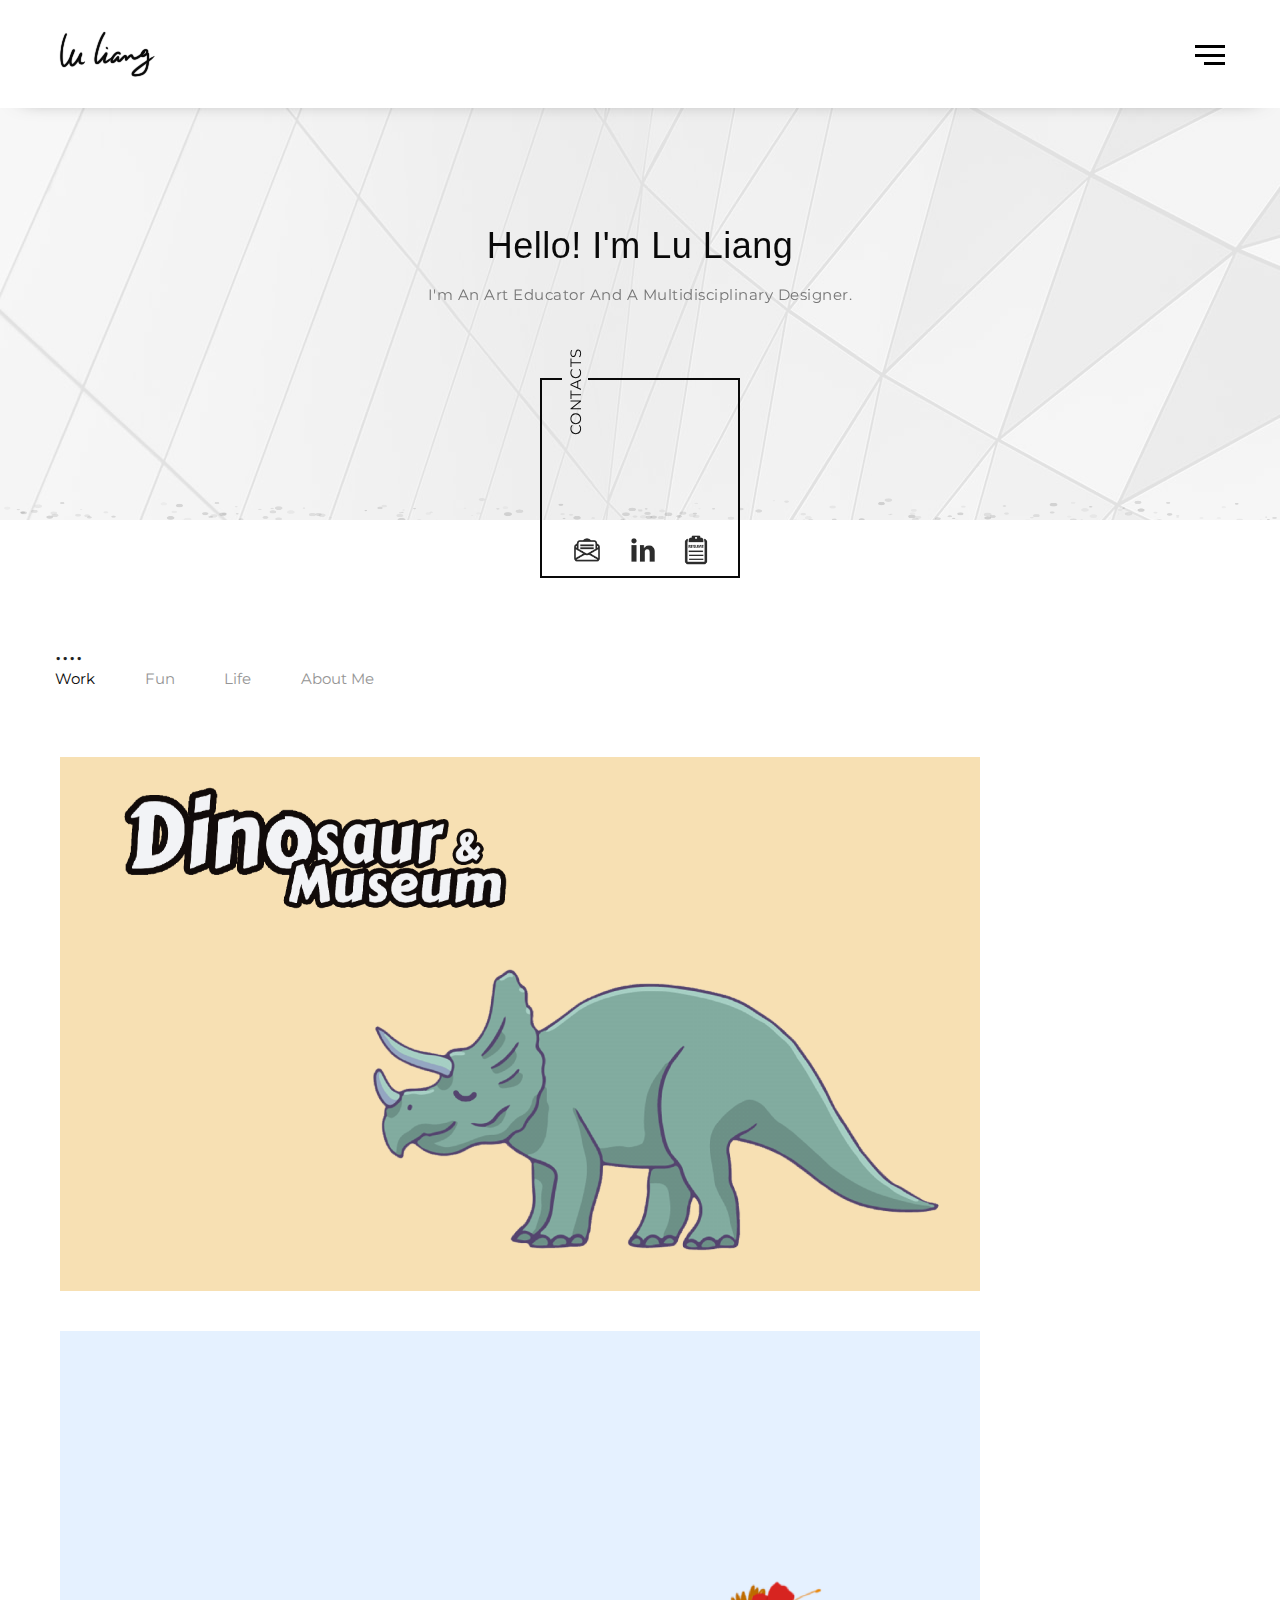
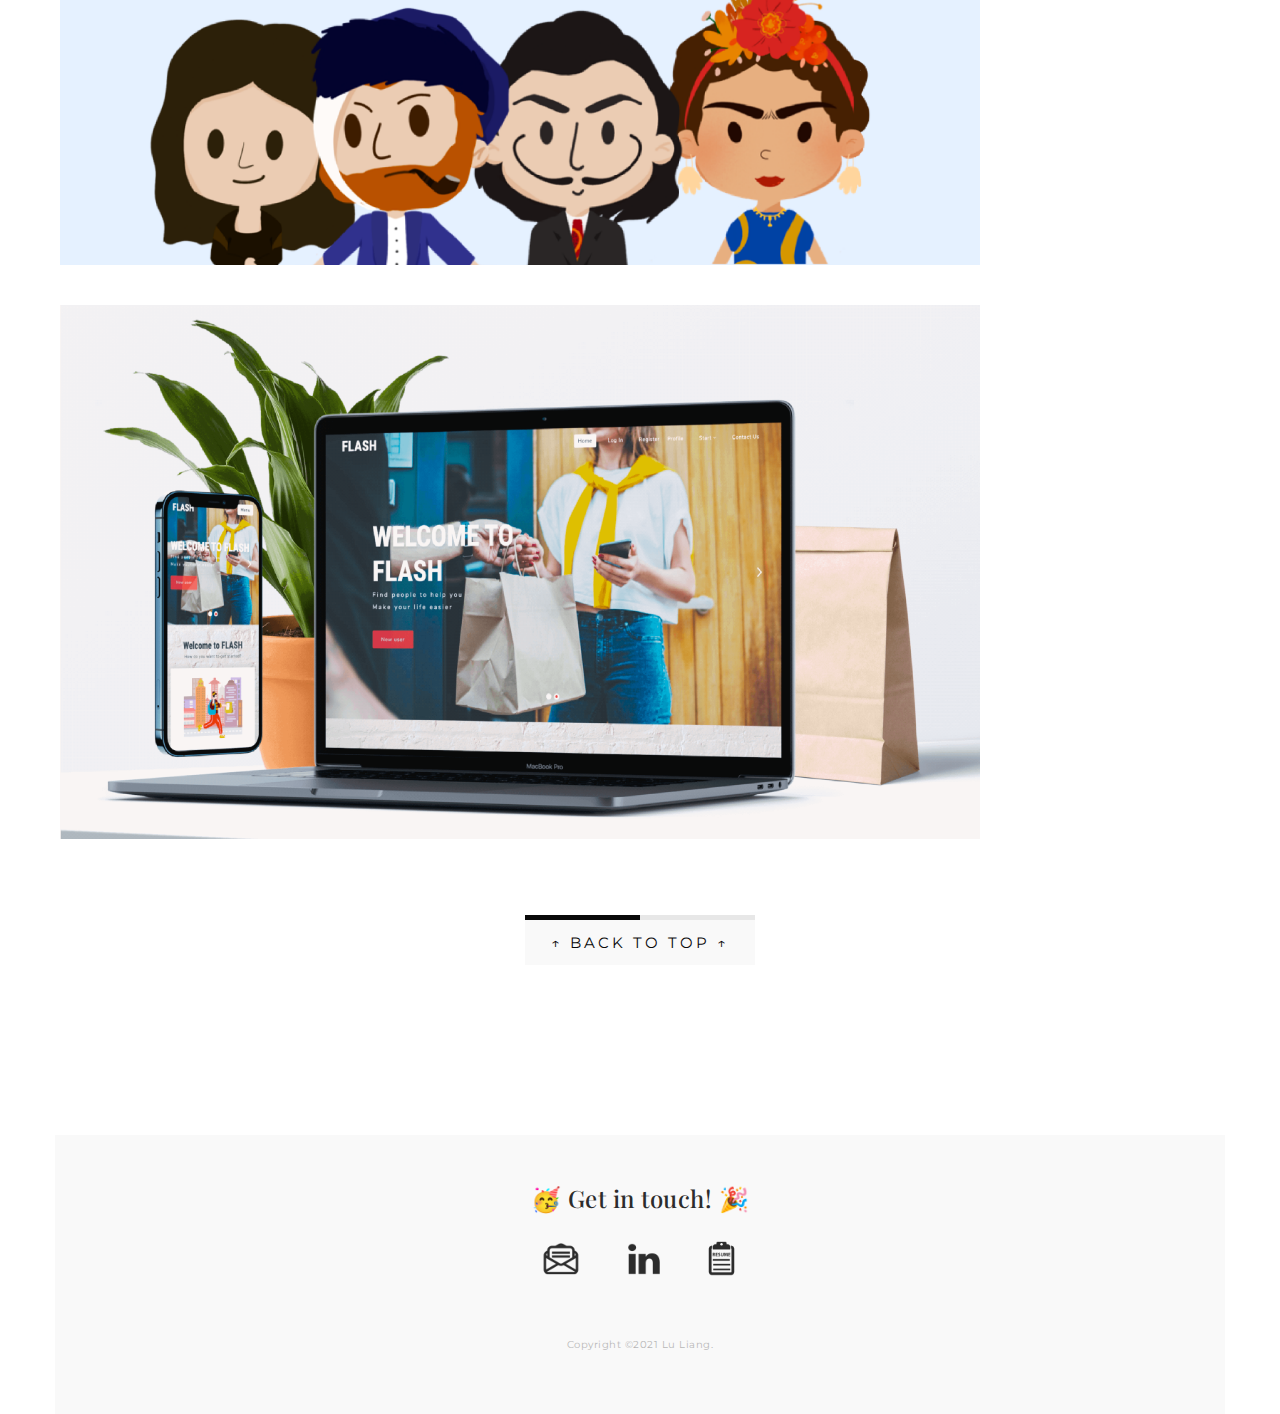
==== commit a0bfa25e: "2 version" ====
--- a/index.html
+++ b/index.html
@@ -173,7 +173,7 @@
 													</div>
 													<!-- //light-box-img -->
 													<div class="project-description text-uppercase ul-li">
-														<h3><a href="dinosaur.html">Dinosaur & Museum App</a></h3>
+														<h3><a href="dinosaur.html">👉 Dinosaur & Museum 👈</a></h3>
 														<ul class="project-catagorry text-capitalize">
 															<li><a href="#">Education, App Design</a></li>
 
@@ -195,11 +195,11 @@
 												<!-- //img -->
 												<div class="hover-content">
 													<div class="hover-text text-center">
-														<a href="assets/img/portfolio/work/dress.png" data-lightbox="roadtrip"><span class="ti-fullscreen"></span></a>
-													</div>
-													<!-- //light-box-img -->
-													<div class="project-description text-uppercase ul-li">
-														<h3><a href="#">Dress Up Game App</a></h3>
+														<a href="assets/img/portfolio/work/dress.png" data-lightbox="roadtrip"></a>
+													</div>
+													<!-- //light-box-img -->
+													<div class="project-description text-uppercase ul-li">
+														<h3><a href="puzzle.html">👉 ARTZLE 👈</a></h3>
 														<ul class="project-catagorry text-capitalize">
 															<li><a href="#">Education, App Design</a></li>
 														</ul>
@@ -221,11 +221,11 @@
 												<!-- //img -->
 												<div class="hover-content">
 													<div class="hover-text text-center">
-														<a href="assets/img/portfolio/work/web.gif" data-lightbox="roadtrip"><span class="ti-fullscreen"></span></a>
-													</div>
-													<!-- //light-box-img -->
-													<div class="project-description text-uppercase ul-li">
-														<h3><a href="#">Flash Food Delivery Website</a></h3>
+														<a href="assets/img/portfolio/work/web.gif" data-lightbox="roadtrip"></a>
+													</div>
+													<!-- //light-box-img -->
+													<div class="project-description text-uppercase ul-li">
+														<h3><a href="EZSTOP.html">👉 EZStop Website 👈</a></h3>
 														<ul class="project-catagorry text-capitalize">
 															<li><a href="#">Web Design </a></li>
 
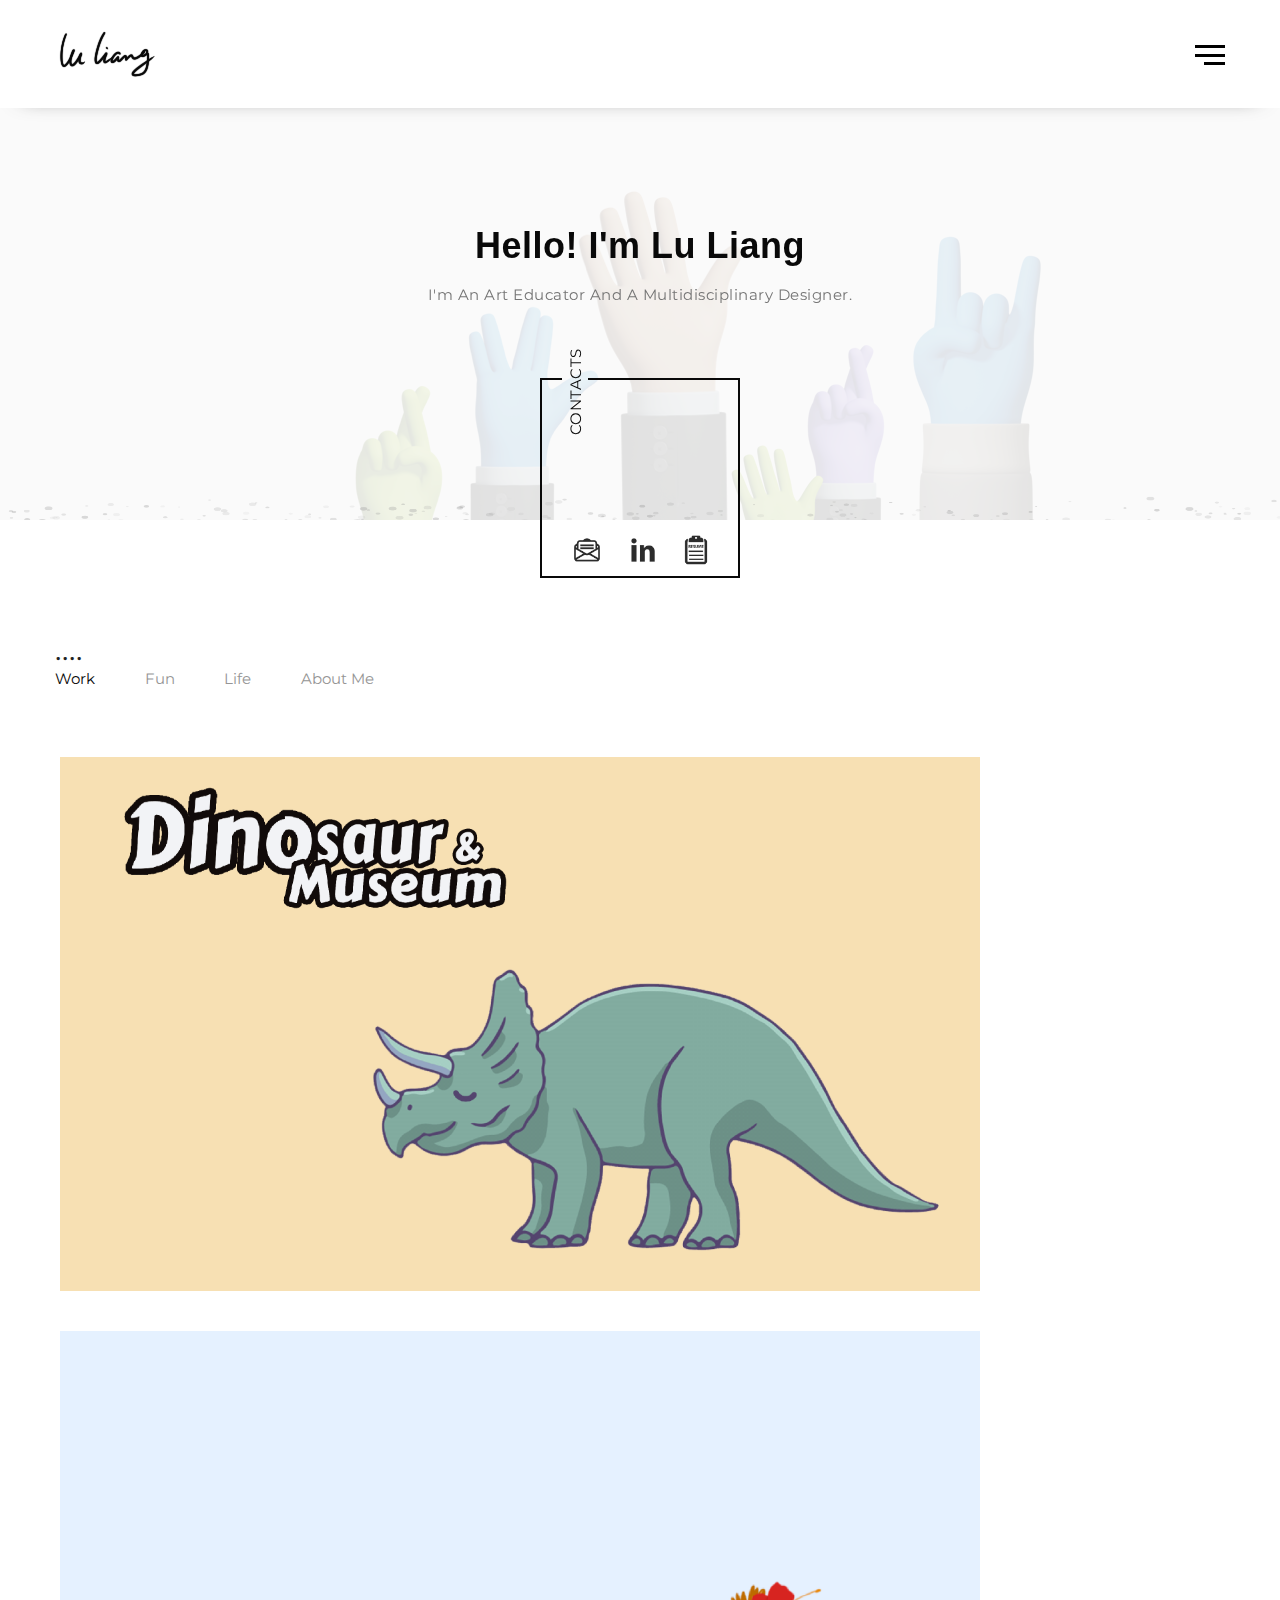
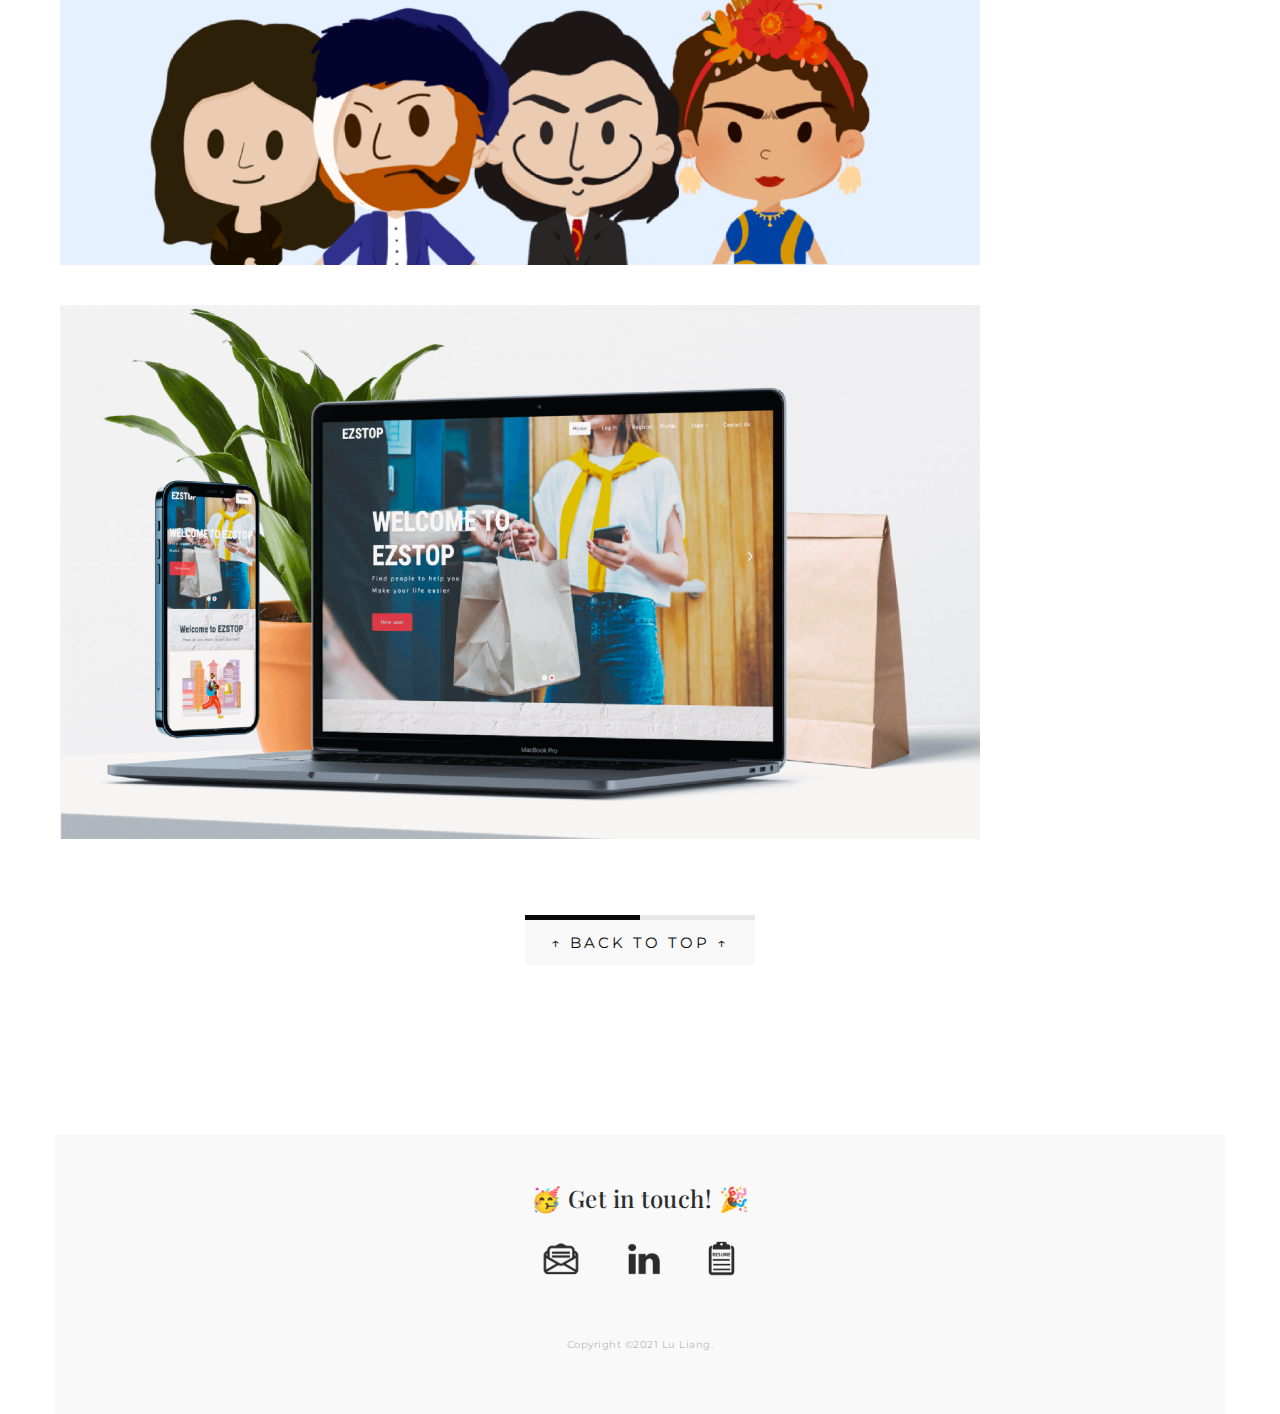
==== commit a2f946c4: "version-3" ====
--- a/index.html
+++ b/index.html
@@ -2,14 +2,14 @@
 <html lang="zxx">
 <head>
 	<meta charset="utf-8">
-	<title>Home</title>
+	<title>Lu Liang</title>
 
 
 	<meta name="description" content="" />
 
-	<meta name="keywords" content="" />
-
-	<meta name="author" content="Lu">
+	<meta name="keywords" content="Lu Liang_Portfolio" />
+
+	<meta name="author" content="Lu Liang">
 
 	<!-- Mobile Specific Meta -->
 	<meta name="viewport" content="width=device-width, initial-scale=1">
@@ -46,7 +46,7 @@
 			</div>
 			<ul id="menu">
 				<li class="has-submenu text-capitalize">
-					<a href="index.html">home</a>
+					<a href="index.html">Home</a>
 				</li>
 				<li class="has-submenu">
 					<a href="#">My Works<span class="ti-angle-down"></span></a>
@@ -92,7 +92,7 @@
 
 	<!-- Start of page head section
 		============================================= -->
-		<section id="page-head" class="page-head-section">
+		<section id="page-head" class="page-head-section-main">
 			<div class="page-head-overlay"></div>
 			<div id="page-head-effect" class="page-head-effect">
 				<canvas id="demo-canvas"></canvas>
@@ -103,7 +103,7 @@
 					<div class="banner-content">
 						<div class="page-head-content">
 							<div class="page-head-title text-capitalize pb40">
-								<h1>Hello! I'm Lu Liang</h1>
+								<h1><strong>Hello! I'm Lu Liang</strong></h1>
 								<span class="descrip">I'm an art educator and a multidisciplinary designer. </span>
 							</div>
 							<!-- //title -->
@@ -121,7 +121,7 @@
 										<a href="https://www.linkedin.com/in/luliang18" target="_blank" class="link--sns w-inline-block">
 					                        <img src="assets/img/contacts_up/in.png" width="32" sizes="40px"  style="margin-left:20px;" alt=""/>
 										</a>
-										<a href="#" target="_blank" class="link--sns w-inline-block">
+										<a href="assets/pdf/LuLiang_resume.pdf" target="_blank" class="link--sns w-inline-block">
 					                        <img src="assets/img/contacts/cv.png" width="30" sizes="60px"  style="margin-left:18px;" alt=""/>
 										</a>
 									</ul><!-- /.page-head-social-list -->
@@ -175,7 +175,7 @@
 													<div class="project-description text-uppercase ul-li">
 														<h3><a href="dinosaur.html">👉 Dinosaur & Museum 👈</a></h3>
 														<ul class="project-catagorry text-capitalize">
-															<li><a href="#">Education, App Design</a></li>
+															<li><a href="dinosaur.html">Education, App Design</a></li>
 
 														</ul>
 													</div>
@@ -199,9 +199,9 @@
 													</div>
 													<!-- //light-box-img -->
 													<div class="project-description text-uppercase ul-li">
-														<h3><a href="puzzle.html">👉 ARTZLE 👈</a></h3>
+														<h3><a href="artzle.html">👉 ARTZLE APP👈</a></h3>
 														<ul class="project-catagorry text-capitalize">
-															<li><a href="#">Education, App Design</a></li>
+															<li><a href="artzle.html">Education, App Design</a></li>
 														</ul>
 													</div>
 													<!-- //project-description -->
@@ -225,9 +225,9 @@
 													</div>
 													<!-- //light-box-img -->
 													<div class="project-description text-uppercase ul-li">
-														<h3><a href="EZSTOP.html">👉 EZStop Website 👈</a></h3>
+														<h3><a href="ezstop.html">👉 EZSTOP Website 👈</a></h3>
 														<ul class="project-catagorry text-capitalize">
-															<li><a href="#">Web Design </a></li>
+															<li><a href="ezstop.html">Web Design </a></li>
 
 
 														</ul>
@@ -250,18 +250,10 @@
 												<!-- //img -->
 												<div class="hover-content">
 													<div class="hover-text text-center">
-														<a href="assets/img/portfolio/fun/1.png" data-lightbox="roadtrip" ><span class="ti-link"></span></a>
-													</div>
-													<!-- //light-box-img -->
-													<div class="project-description text-uppercase ul-li">
-														<h3><a href="#">project Item Title</a></h3>
-														<ul class="project-catagorry text-capitalize">
-															<li><a href="#">Branding, </a></li>
-
-															<li><a href="#">Development</a></li>
-														</ul>
-													</div>
-													<!-- //project-description -->
+														<a href="assets/img/portfolio/fun/1.png" data-lightbox="roadtrip" ><span class="ti-fullscreen"></span></a>
+													</div>
+													<!-- //light-box-img -->
+
 												</div>
 											</div>
 
@@ -278,18 +270,10 @@
 												<!-- //img -->
 												<div class="hover-content">
 													<div class="hover-text text-center">
-														<a href="assets/img/portfolio/fun/2.png" data-lightbox="roadtrip"><span class="ti-link"></span></a>
-													</div>
-													<!-- //light-box-img -->
-													<div class="project-description text-uppercase ul-li">
-														<h3><a href="#">project Item Title</a></h3>
-														<ul class="project-catagorry text-capitalize">
-															<li><a href="#">travel, </a></li>
-
-															<li><a href="#">place</a></li>
-														</ul>
-													</div>
-													<!-- //project-description -->
+														<a href="assets/img/portfolio/fun/2.png" data-lightbox="roadtrip"><span class="ti-fullscreen"></span></a>
+													</div>
+													<!-- //light-box-img -->
+
 												</div>
 											</div>
 
@@ -306,18 +290,10 @@
 												<!-- //img -->
 												<div class="hover-content">
 													<div class="hover-text text-center">
-														<a href="assets/img/portfolio/fun/3.png" data-lightbox="roadtrip"><span class="ti-link"></span></a>
-													</div>
-													<!-- //light-box-img -->
-													<div class="project-description text-uppercase ul-li">
-														<h3><a href="#">project Item Title</a></h3>
-														<ul class="project-catagorry text-capitalize">
-															<li><a href="#">identity, </a></li>
-
-															<li><a href="#">institute</a></li>
-														</ul>
-													</div>
-													<!-- //project-description -->
+														<a href="assets/img/portfolio/fun/3.png" data-lightbox="roadtrip"><span class="ti-fullscreen"></span></a>
+													</div>
+													<!-- //light-box-img -->
+
 												</div>
 											</div>
 
@@ -334,18 +310,10 @@
 												<!-- //img -->
 												<div class="hover-content">
 													<div class="hover-text text-center">
-														<a href="assets/img/portfolio/fun/4.png" data-lightbox="roadtrip"><span class="ti-link"></span></a>
-													</div>
-													<!-- //light-box-img -->
-													<div class="project-description text-uppercase ul-li">
-														<h3><a href="#">project Item Title</a></h3>
-														<ul class="project-catagorry text-capitalize">
-															<li><a href="#">identity, </a></li>
-
-															<li><a href="#">institute</a></li>
-														</ul>
-													</div>
-													<!-- //project-description -->
+														<a href="assets/img/portfolio/fun/4.png" data-lightbox="roadtrip"><span class="ti-fullscreen"></span></a>
+													</div>
+													<!-- //light-box-img -->
+
 												</div>
 											</div>
 
@@ -364,18 +332,10 @@
 												<!-- //img -->
 												<div class="hover-content">
 													<div class="hover-text text-center">
-														<a href="assets/img/portfolio/fun/11.png" data-lightbox="roadtrip"><span class="ti-link"></span></a>
-													</div>
-													<!-- //light-box-img -->
-													<div class="project-description text-uppercase ul-li">
-														<h3><a href="#">project Item Title</a></h3>
-														<ul class="project-catagorry text-capitalize">
-															<li><a href="#">identity, </a></li>
-
-															<li><a href="#">institute</a></li>
-														</ul>
-													</div>
-													<!-- //project-description -->
+														<a href="assets/img/portfolio/fun/11.png" data-lightbox="roadtrip"><span class="ti-fullscreen"></span></a>
+													</div>
+													<!-- //light-box-img -->
+
 												</div>
 											</div>
 
@@ -392,18 +352,10 @@
 												<!-- //img -->
 												<div class="hover-content">
 													<div class="hover-text text-center">
-														<a href="assets/img/portfolio/fun/5.png" data-lightbox="roadtrip"><span class="ti-link"></span></a>
-													</div>
-													<!-- //light-box-img -->
-													<div class="project-description text-uppercase ul-li">
-														<h3><a href="#">project Item Title</a></h3>
-														<ul class="project-catagorry text-capitalize">
-															<li><a href="#">identity, </a></li>
-
-															<li><a href="#">institute</a></li>
-														</ul>
-													</div>
-													<!-- //project-description -->
+														<a href="assets/img/portfolio/fun/5.png" data-lightbox="roadtrip"><span class="ti-fullscreen"></span></a>
+													</div>
+													<!-- //light-box-img -->
+
 												</div>
 											</div>
 
@@ -415,23 +367,15 @@
 										<div class="item-wrap">
 											<div class="work-item">
 												<div class="work-pic">
-													<img src="assets/img/portfolio/fun/8.gif" alt="image">
-												</div>
-												<!-- //img -->
-												<div class="hover-content">
-													<div class="hover-text text-center">
-														<a href="assets/img/portfolio/fun/8.gif" data-lightbox="roadtrip"><span class="ti-link"></span></a>
-													</div>
-													<!-- //light-box-img -->
-													<div class="project-description text-uppercase ul-li">
-														<h3><a href="#">project Item Title</a></h3>
-														<ul class="project-catagorry text-capitalize">
-															<li><a href="#">identity, </a></li>
-
-															<li><a href="#">institute</a></li>
-														</ul>
-													</div>
-													<!-- //project-description -->
+													<img src="assets/img/portfolio/fun/8.png" alt="image">
+												</div>
+												<!-- //img -->
+												<div class="hover-content">
+													<div class="hover-text text-center">
+														<a href="assets/img/portfolio/fun/8.png" data-lightbox="roadtrip"><span class="ti-fullscreen"></span></a>
+													</div>
+													<!-- //light-box-img -->
+
 												</div>
 											</div>
 
@@ -448,18 +392,10 @@
 												<!-- //img -->
 												<div class="hover-content">
 													<div class="hover-text text-center">
-														<a href="assets/img/portfolio/fun/9.jpg" data-lightbox="roadtrip"><span class="ti-link"></span></a>
-													</div>
-													<!-- //light-box-img -->
-													<div class="project-description text-uppercase ul-li">
-														<h3><a href="#">project Item Title</a></h3>
-														<ul class="project-catagorry text-capitalize">
-															<li><a href="#">identity, </a></li>
-
-															<li><a href="#">institute</a></li>
-														</ul>
-													</div>
-													<!-- //project-description -->
+														<a href="assets/img/portfolio/fun/9.jpg" data-lightbox="roadtrip"><span class="ti-fullscreen"></span></a>
+													</div>
+													<!-- //light-box-img -->
+
 												</div>
 											</div>
 
@@ -471,23 +407,15 @@
 										<div class="item-wrap">
 											<div class="work-item">
 												<div class="work-pic">
-													<img src="assets/img/portfolio/fun/7.gif" alt="image">
-												</div>
-												<!-- //img -->
-												<div class="hover-content">
-													<div class="hover-text text-center">
-														<a href="assets/img/portfolio/fun/7.gif" data-lightbox="roadtrip"><span class="ti-link"></span></a>
-													</div>
-													<!-- //light-box-img -->
-													<div class="project-description text-uppercase ul-li">
-														<h3><a href="#">project Item Title</a></h3>
-														<ul class="project-catagorry text-capitalize">
-															<li><a href="#">identity, </a></li>
-
-															<li><a href="#">institute</a></li>
-														</ul>
-													</div>
-													<!-- //project-description -->
+													<img src="assets/img/portfolio/fun/7.png" alt="image">
+												</div>
+												<!-- //img -->
+												<div class="hover-content">
+													<div class="hover-text text-center">
+														<a href="assets/img/portfolio/fun/7.png" data-lightbox="roadtrip"><span class="ti-fullscreen"></span></a>
+													</div>
+													<!-- //light-box-img -->
+
 												</div>
 											</div>
 
@@ -504,18 +432,10 @@
 												<!-- //img -->
 												<div class="hover-content">
 													<div class="hover-text text-center">
-														<a href="assets/img/portfolio/fun/6.gif" data-lightbox="roadtrip"><span class="ti-link"></span></a>
-													</div>
-													<!-- //light-box-img -->
-													<div class="project-description text-uppercase ul-li">
-														<h3><a href="#">project Item Title</a></h3>
-														<ul class="project-catagorry text-capitalize">
-															<li><a href="#">identity, </a></li>
-
-															<li><a href="#">institute</a></li>
-														</ul>
-													</div>
-													<!-- //project-description -->
+														<a href="assets/img/portfolio/fun/6.gif" data-lightbox="roadtrip"><span class="ti-fullscreen"></span></a>
+													</div>
+													<!-- //light-box-img -->
+
 												</div>
 											</div>
 
@@ -532,18 +452,10 @@
 												<!-- //img -->
 												<div class="hover-content">
 													<div class="hover-text text-center">
-														<a href="assets/img/portfolio/life/2.JPG" data-lightbox="roadtrip"><span class="ti-link"></span></a>
-													</div>
-													<!-- //light-box-img -->
-													<div class="project-description text-uppercase ul-li">
-														<h3><a href="#">project Item Title</a></h3>
-														<ul class="project-catagorry text-capitalize">
-															<li><a href="#">identity, </a></li>
-
-															<li><a href="#">institute</a></li>
-														</ul>
-													</div>
-													<!-- //project-description -->
+														<a href="assets/img/portfolio/life/2.JPG" data-lightbox="roadtrip"><span class="ti-fullscreen"></span></a>
+													</div>
+													<!-- //light-box-img -->
+
 												</div>
 											</div>
 
@@ -560,18 +472,10 @@
 												<!-- //img -->
 												<div class="hover-content">
 													<div class="hover-text text-center">
-														<a href="assets/img/portfolio/life/3.JPG" data-lightbox="roadtrip"><span class="ti-link"></span></a>
-													</div>
-													<!-- //light-box-img -->
-													<div class="project-description text-uppercase ul-li">
-														<h3><a href="#">project Item Title</a></h3>
-														<ul class="project-catagorry text-capitalize">
-															<li><a href="#">identity, </a></li>
-
-															<li><a href="#">institute</a></li>
-														</ul>
-													</div>
-													<!-- //project-description -->
+														<a href="assets/img/portfolio/life/3.JPG" data-lightbox="roadtrip"><span class="ti-fullscreen"></span></a>
+													</div>
+													<!-- //light-box-img -->
+
 												</div>
 											</div>
 
@@ -588,18 +492,10 @@
 												<!-- //img -->
 												<div class="hover-content">
 													<div class="hover-text text-center">
-														<a href="assets/img/portfolio/life/4.JPG" data-lightbox="roadtrip"><span class="ti-link"></span></a>
-													</div>
-													<!-- //light-box-img -->
-													<div class="project-description text-uppercase ul-li">
-														<h3><a href="#">project Item Title</a></h3>
-														<ul class="project-catagorry text-capitalize">
-															<li><a href="#">identity, </a></li>
-
-															<li><a href="#">institute</a></li>
-														</ul>
-													</div>
-													<!-- //project-description -->
+														<a href="assets/img/portfolio/life/4.JPG" data-lightbox="roadtrip"><span class="ti-fullscreen"></span></a>
+													</div>
+													<!-- //light-box-img -->
+
 												</div>
 											</div>
 
@@ -616,18 +512,10 @@
 												<!-- //img -->
 												<div class="hover-content">
 													<div class="hover-text text-center">
-														<a href="assets/img/portfolio/life/6.JPG" data-lightbox="roadtrip"><span class="ti-link"></span></a>
-													</div>
-													<!-- //light-box-img -->
-													<div class="project-description text-uppercase ul-li">
-														<h3><a href="#">project Item Title</a></h3>
-														<ul class="project-catagorry text-capitalize">
-															<li><a href="#">identity, </a></li>
-
-															<li><a href="#">institute</a></li>
-														</ul>
-													</div>
-													<!-- //project-description -->
+														<a href="assets/img/portfolio/life/6.JPG" data-lightbox="roadtrip"><span class="ti-fullscreen"></span></a>
+													</div>
+													<!-- //light-box-img -->
+
 												</div>
 											</div>
 
@@ -644,18 +532,10 @@
 												<!-- //img -->
 												<div class="hover-content">
 													<div class="hover-text text-center">
-														<a href="assets/img/portfolio/life/7.JPG" data-lightbox="roadtrip"><span class="ti-link"></span></a>
-													</div>
-													<!-- //light-box-img -->
-													<div class="project-description text-uppercase ul-li">
-														<h3><a href="#">project Item Title</a></h3>
-														<ul class="project-catagorry text-capitalize">
-															<li><a href="#">identity, </a></li>
-
-															<li><a href="#">institute</a></li>
-														</ul>
-													</div>
-													<!-- //project-description -->
+														<a href="assets/img/portfolio/life/7.JPG" data-lightbox="roadtrip"><span class="ti-fullscreen"></span></a>
+													</div>
+													<!-- //light-box-img -->
+
 												</div>
 											</div>
 
@@ -672,18 +552,10 @@
 												<!-- //img -->
 												<div class="hover-content">
 													<div class="hover-text text-center">
-														<a href="assets/img/portfolio/life/8.JPG" data-lightbox="roadtrip"><span class="ti-link"></span></a>
-													</div>
-													<!-- //light-box-img -->
-													<div class="project-description text-uppercase ul-li">
-														<h3><a href="#">project Item Title</a></h3>
-														<ul class="project-catagorry text-capitalize">
-															<li><a href="#">identity, </a></li>
-
-															<li><a href="#">institute</a></li>
-														</ul>
-													</div>
-													<!-- //project-description -->
+														<a href="assets/img/portfolio/life/8.JPG" data-lightbox="roadtrip"><span class="ti-fullscreen"></span></a>
+													</div>
+													<!-- //light-box-img -->
+
 												</div>
 											</div>
 
@@ -700,18 +572,10 @@
 												<!-- //img -->
 												<div class="hover-content">
 													<div class="hover-text text-center">
-														<a href="assets/img/portfolio/life/1.JPG" data-lightbox="roadtrip"><span class="ti-link"></span></a>
-													</div>
-													<!-- //light-box-img -->
-													<div class="project-description text-uppercase ul-li">
-														<h3><a href="#">project Item Title</a></h3>
-														<ul class="project-catagorry text-capitalize">
-															<li><a href="#">identity, </a></li>
-
-															<li><a href="#">institute</a></li>
-														</ul>
-													</div>
-													<!-- //project-description -->
+														<a href="assets/img/portfolio/life/1.JPG" data-lightbox="roadtrip"><span class="ti-fullscreen"></span></a>
+													</div>
+													<!-- //light-box-img -->
+
 												</div>
 											</div>
 
@@ -728,18 +592,10 @@
 												<!-- //img -->
 												<div class="hover-content">
 													<div class="hover-text text-center">
-														<a href="assets/img/portfolio/life/5.JPG" data-lightbox="roadtrip"><span class="ti-link"></span></a>
-													</div>
-													<!-- //light-box-img -->
-													<div class="project-description text-uppercase ul-li">
-														<h3><a href="#">project Item Title</a></h3>
-														<ul class="project-catagorry text-capitalize">
-															<li><a href="#">identity, </a></li>
-
-															<li><a href="#">institute</a></li>
-														</ul>
-													</div>
-													<!-- //project-description -->
+														<a href="assets/img/portfolio/life/5.JPG" data-lightbox="roadtrip"><span class="ti-fullscreen"></span></a>
+													</div>
+													<!-- //light-box-img -->
+
 												</div>
 											</div>
 
@@ -756,18 +612,10 @@
 												<!-- //img -->
 												<div class="hover-content">
 													<div class="hover-text text-center">
-														<a href="assets/img/portfolio/life/9.JPG" data-lightbox="roadtrip"><span class="ti-link"></span></a>
-													</div>
-													<!-- //light-box-img -->
-													<div class="project-description text-uppercase ul-li">
-														<h3><a href="#">project Item Title</a></h3>
-														<ul class="project-catagorry text-capitalize">
-															<li><a href="#">identity, </a></li>
-
-															<li><a href="#">institute</a></li>
-														</ul>
-													</div>
-													<!-- //project-description -->
+														<a href="assets/img/portfolio/life/9.JPG" data-lightbox="roadtrip"><span class="ti-fullscreen"></span></a>
+													</div>
+													<!-- //light-box-img -->
+
 												</div>
 											</div>
 
@@ -826,7 +674,7 @@
 									<a href="https://www.linkedin.com/in/luliang18" target="_blank" class="link--sns w-inline-block">
 				                        <img src="assets/img/contacts/in.png" width="40" sizes="40px" style="margin-left:18px;" alt=""/>
 									</a>
-									<a href="#" target="_blank" class="link--sns w-inline-block">
+									<a href="assets/pdf/LuLiang_resume.pdf" target="_blank" class="link--sns w-inline-block">
 				                        <img src="assets/img/contacts/cv.png" width="35" sizes="40px" style="margin-left:36px;" alt=""/>
 									</a>
 								</ul><!-- /.page-head-social-list -->
--- a/assets/css/themify-icons.css
+++ b/assets/css/themify-icons.css
@@ -953,6 +953,7 @@
 .ti-linkedin:before {
 	content: "\e735";
 }
+
 .ti-layout-sidebar-2:before {
 	content: "\e736";
 }
--- a/assets/css/style.css
+++ b/assets/css/style.css
@@ -214,6 +214,29 @@
 	top: 100px;
 	margin-bottom: 100px;
 }
+
+.page-head-section-main {
+	background-image: url(../img/banner/banner-3.png);
+
+	padding-bottom: 420px;
+	background-position: 50% 0%;
+	position: relative;
+	background-repeat: no-repeat;
+	overflow: visible;
+	top: 100px;
+	margin-bottom: 100px;
+}
+
+.page-head-section-contact {
+	background-image: url(../img/banner/banner-2.jpg);
+	padding-bottom: 420px;
+	background-position: 50% 0%;
+	position: relative;
+	background-repeat: no-repeat;
+	overflow: visible;
+	top: 100px;
+	margin-bottom: 100px;
+}
 .page-head-overlay,
 .page-head-overlay-2 {
 	background-color: rgb(249, 249, 249);
@@ -501,7 +524,7 @@
 	position: relative;
 	padding-bottom: 10px;
 	margin-bottom: 10px;
-	font-size: 20px;
+	font-size: 50px;
 	color: #000;
 }
 .project-description h3 a::before {
@@ -570,63 +593,20 @@
 
 
 
-/*-----------------------------------------------------------------------
-Start of newsletter section [*5]
--------------------------------------------------------------------------*/
-.newsletter-section,
-.achivement-section {
-	background-image: url(../img/banner/news-banner.jpg);
-	padding: 55px 0px 100px;
-	background-position: center center;
-	background-repeat: no-repeat;
-	max-width: 1170px;
-	margin: 0 auto;
-	position: relative;
-}
-.newsletter-title h2 {
-	font-size: 35px;
-}
-.newsletter-section-content {
-	position: relative;
-	text-align: center;
-}
-.newsletter-form {
-	max-width: 590px;
-	margin: 0 auto;
-	padding: 10px;
-	background-color: #fff;
-	box-shadow: 0 10px 25px rgba(0, 0, 0, 0.2);
-	position: relative;
-}
-.newsletter-form input {
-	border: none;
-	border-bottom: 2px solid;
-	border-radius: 0;
-	height: 55px;
-}
-.newsletter-form input:focus {
-	border-bottom: 2px solid #e7e7e7;
-}
-.newsletter-form form {
-	width: 100%;
-}
-.newsletter-form .input-group-addon {
-	background-color: transparent;
-	border: none;
-	position: absolute;
-	right: 25px;
-	z-index: 3;
-	top: 15px;
-}
-.newsletter-form .input-group-addon button {
-	background-color: transparent;
-	border: none;
-}
-/*-----------------------------------------------------------------------
-End of newsletter section
--------------------------------------------------------------------------*/
-
-
+
+.contact-me {
+	font-size: 19px;
+	font-family: 'Inter', sans-serif;
+	text-align:center;
+	width: 95%;
+	align: center;
+}
+
+.contact-me p {
+	margin-left: 30px;
+	text-align:left;
+	color:#333333;
+}
 
 
 /*-----------------------------------------------------------------------
@@ -770,10 +750,17 @@
 .breadcrumb {
 	background-color: transparent;
 }
+
+.breadcrumb li{
+	text-decoration:underline
+}
+
+
 .breadcrumb>li+li:before {
-	content: "-";
+	content: "          ";
 	padding: 0px 10px;
 	color: #090909;
+
 
 }
 .about-us-title h2 {
@@ -1117,111 +1104,9 @@
 	padding-bottom: 50px;
 }
 /*-----------------------------------------------------------------------
-End of about us page
+End of contact page
 -------------------------------------------------------------------------*/
 
-
-
-/*-----------------------------------------------------------------------
-Start of Blog single page
--------------------------------------------------------------------------*/
-.blog-single-quate blockquote {
-	background-color: #f9f9f9;
-	font-style: italic;
-}
-
-label {
-	color: #626262;
-	cursor: pointer;
-	font-size: 14px;
-	font-weight: 400;
-}
-.comment-form input {
-	border: 1px solid #e5e5e5;
-	height: auto;
-	margin-bottom: 20px;
-	padding: 10px 15px;
-	width: 100%;
-}
-.clear-fix textarea {
-	border: 1px solid #e5e5e5;
-	height: 150px;
-	margin-bottom: 20px;
-	margin-top: 0;
-	padding: 15px;
-	width: 100%;
-}
-.popin-btn,
-.blog-tag-list li a {
-	border: 1px solid #e5e5e5;
-	color: #232323;
-	display: inline-block;
-	font-size: 12px;
-	height: 45px;
-	letter-spacing: 1px;
-	line-height: 45px;
-	padding: 0 30px;
-	text-transform: uppercase;
-}
-
-.comment-form,
-.comment-form-list-pic-text {
-	box-shadow: 0 1px 5px 0 #ccc;
-	padding: 30px;
-	margin-bottom: 20px;
-}
-.comment-form-list {
-	display: inline-block;
-}
-.author-name,
-.author-date,
-.reply-text  {
-	display: block;
-}
-.author-text {
-	overflow: hidden;
-}
-.author-pic {
-	margin-right: 25px;
-}
-.blog-search {
-	position: relative;
-}
-
-.widgettitle {
-	font-size: 26px;
-}
-.badge {
-	background-color: transparent;
-	color: #585858;
-	font-size: 15px;
-}
-
-.rec-img {
-	float: left;
-	margin-right: 10px;
-	margin-bottom: 20px;
-	width: 50%;
-
-}
-.rec-link h3 a {
-	color: #040404;
-	font-size: 15px;
-}
-.rec-nws-meta li a,
-
-.side-tab-img-text {
-	display: inline-block;
-	margin-bottom: 20px;
-	width: 100%;
-}
-.blog-tag-list li a {
-	padding: 0px 15px;
-	margin: 3px 0px;
-}
-/*-----------------------------------------------------------------------
-End of Blog single page
--------------------------------------------------------------------------*/
 .portfolio-single-slide-content .owl-dots {
 	text-align: center;
 	position: absolute;
@@ -1251,3 +1136,22 @@
 	font-size: 10px;
 	opacity:0.5;
 }
+
+
+.typing {
+    width: 50em; height: 5em;
+    border-right: 1px solid transparent;
+    animation: typing 5s steps(25, end), blink-caret .75s step-end infinite;
+    word-break: break-all;
+    overflow: hidden;
+}
+/* typing effect */
+@keyframes typing {
+    from { width: 0; }
+    to { width: 50em; }
+}
+/* cursor */
+@keyframes blink-caret {
+    from, to { border-color: transparent; }
+    50% { border-color: currentColor; }
+}
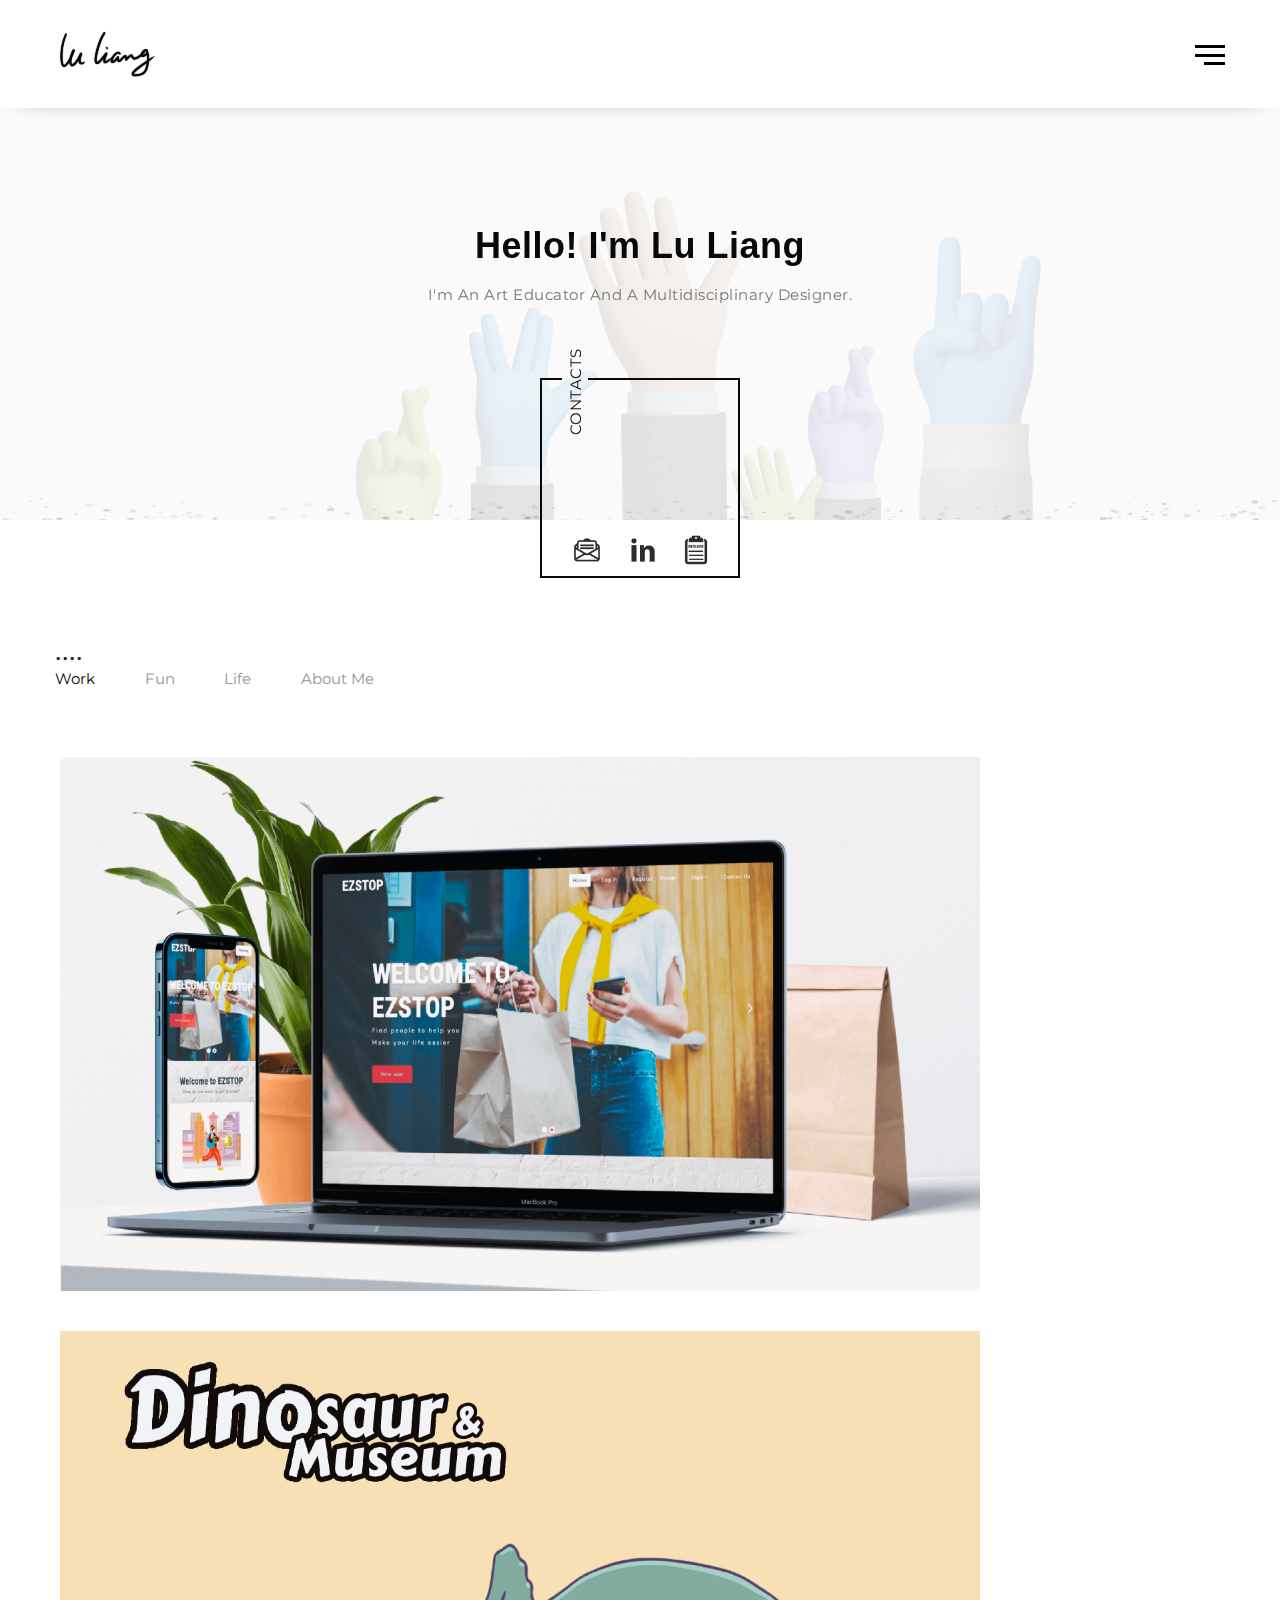
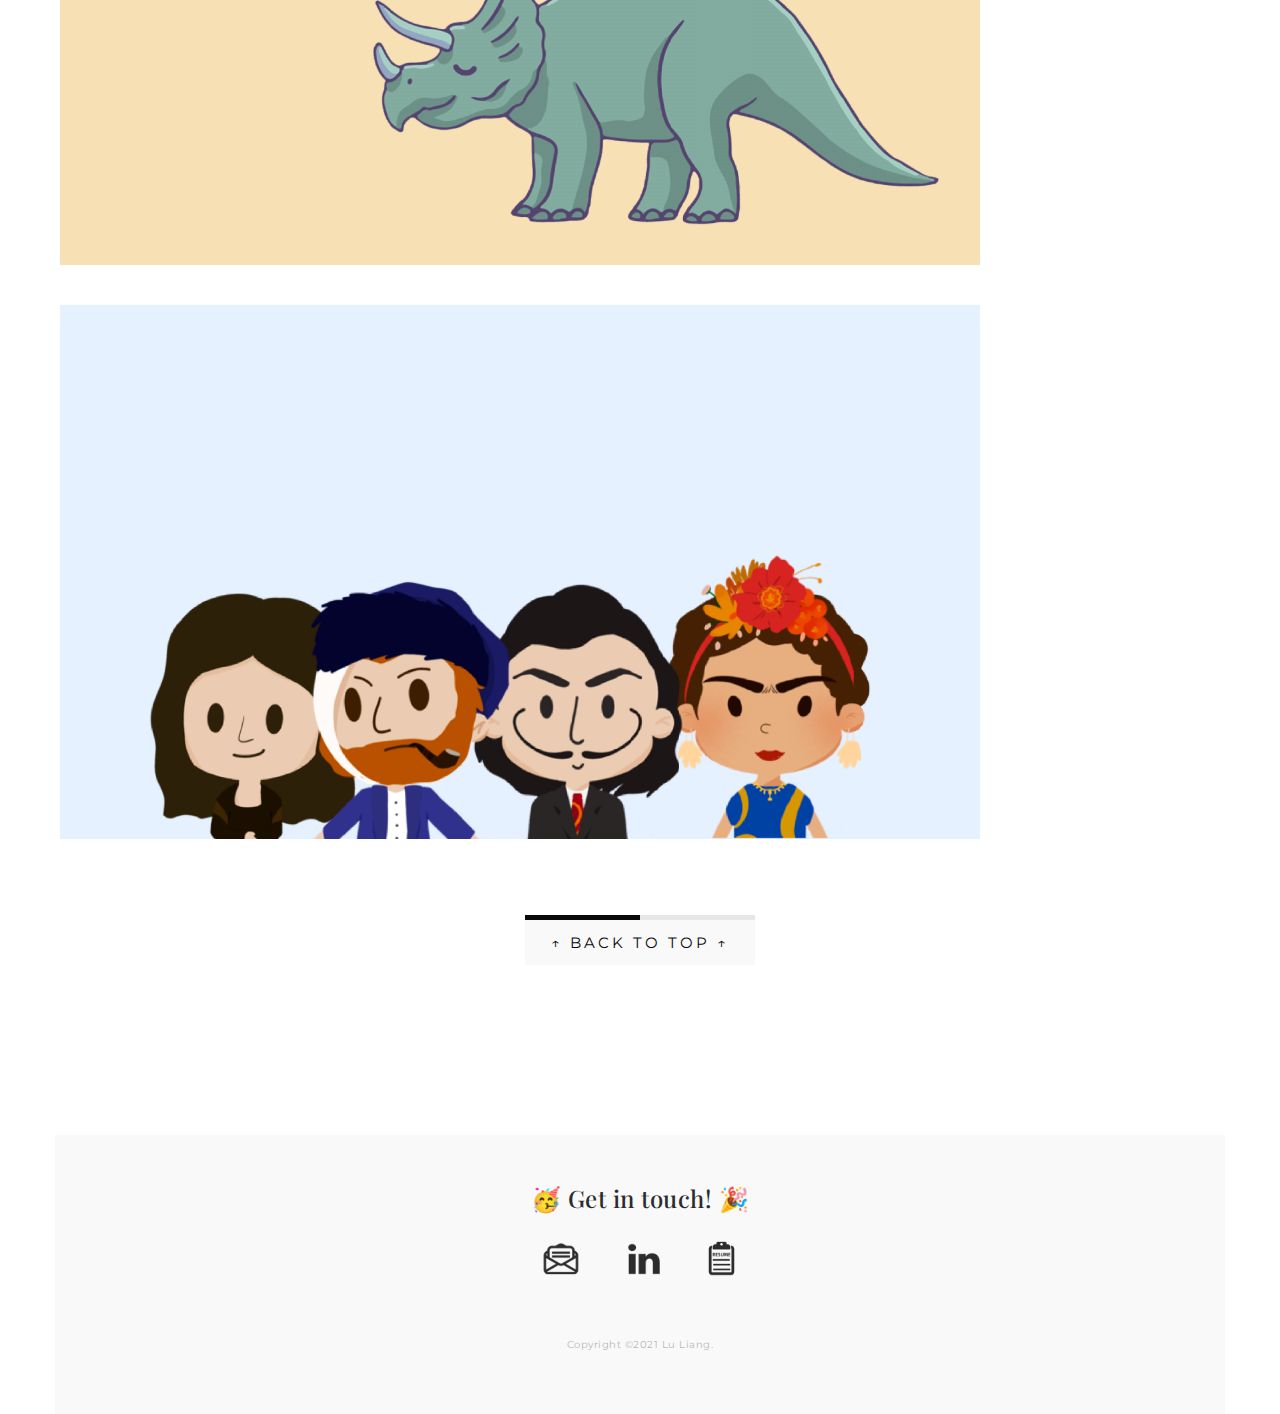
==== commit 340f63f2: "order change" ====
--- a/index.html
+++ b/index.html
@@ -159,7 +159,35 @@
 
 							<div class="portfolio-tab-text-pic row">
 								<div id="posts">
+
 									<div id="1" class="item item-grid work">
+										<div class="item-wrap">
+											<div class="work-item">
+												<div class="work-pic">
+													<img src="assets/img/portfolio/work/web.gif" alt="image">
+												</div>
+												<!-- //img -->
+												<div class="hover-content">
+													<div class="hover-text text-center">
+														<a href="assets/img/portfolio/work/web.gif" data-lightbox="roadtrip"></a>
+													</div>
+													<!-- //light-box-img -->
+													<div class="project-description text-uppercase ul-li">
+														<h3><a href="ezstop.html">👉 EZSTOP Website 👈</a></h3>
+														<ul class="project-catagorry text-capitalize">
+															<li><a href="ezstop.html">Web Design </a></li>
+
+
+														</ul>
+													</div>
+													<!-- //project-description -->
+												</div>
+											</div>
+
+										</div>
+									</div>
+									<!-- /item -->
+									<div id="2" class="item item-grid work">
 										<div class="item-wrap">
 											<div class="work-item">
 												<div class="work-pic">
@@ -186,7 +214,7 @@
 									</div>
 									<!-- /item -->
 
-									<div id="2" class="item item-grid work">
+									<div id="3" class="item item-grid work">
 										<div class="item-wrap">
 											<div class="work-item">
 												<div class="work-pic">
@@ -212,33 +240,7 @@
 									</div>
 									<!-- /item -->
 
-									<div id="3" class="item item-grid design work">
-										<div class="item-wrap">
-											<div class="work-item">
-												<div class="work-pic">
-													<img src="assets/img/portfolio/work/web.gif" alt="image">
-												</div>
-												<!-- //img -->
-												<div class="hover-content">
-													<div class="hover-text text-center">
-														<a href="assets/img/portfolio/work/web.gif" data-lightbox="roadtrip"></a>
-													</div>
-													<!-- //light-box-img -->
-													<div class="project-description text-uppercase ul-li">
-														<h3><a href="ezstop.html">👉 EZSTOP Website 👈</a></h3>
-														<ul class="project-catagorry text-capitalize">
-															<li><a href="ezstop.html">Web Design </a></li>
-
-
-														</ul>
-													</div>
-													<!-- //project-description -->
-												</div>
-											</div>
-
-										</div>
-									</div>
-									<!-- /item -->
+
 
 
 									<div id="4" class="item item-grid-2 fun">
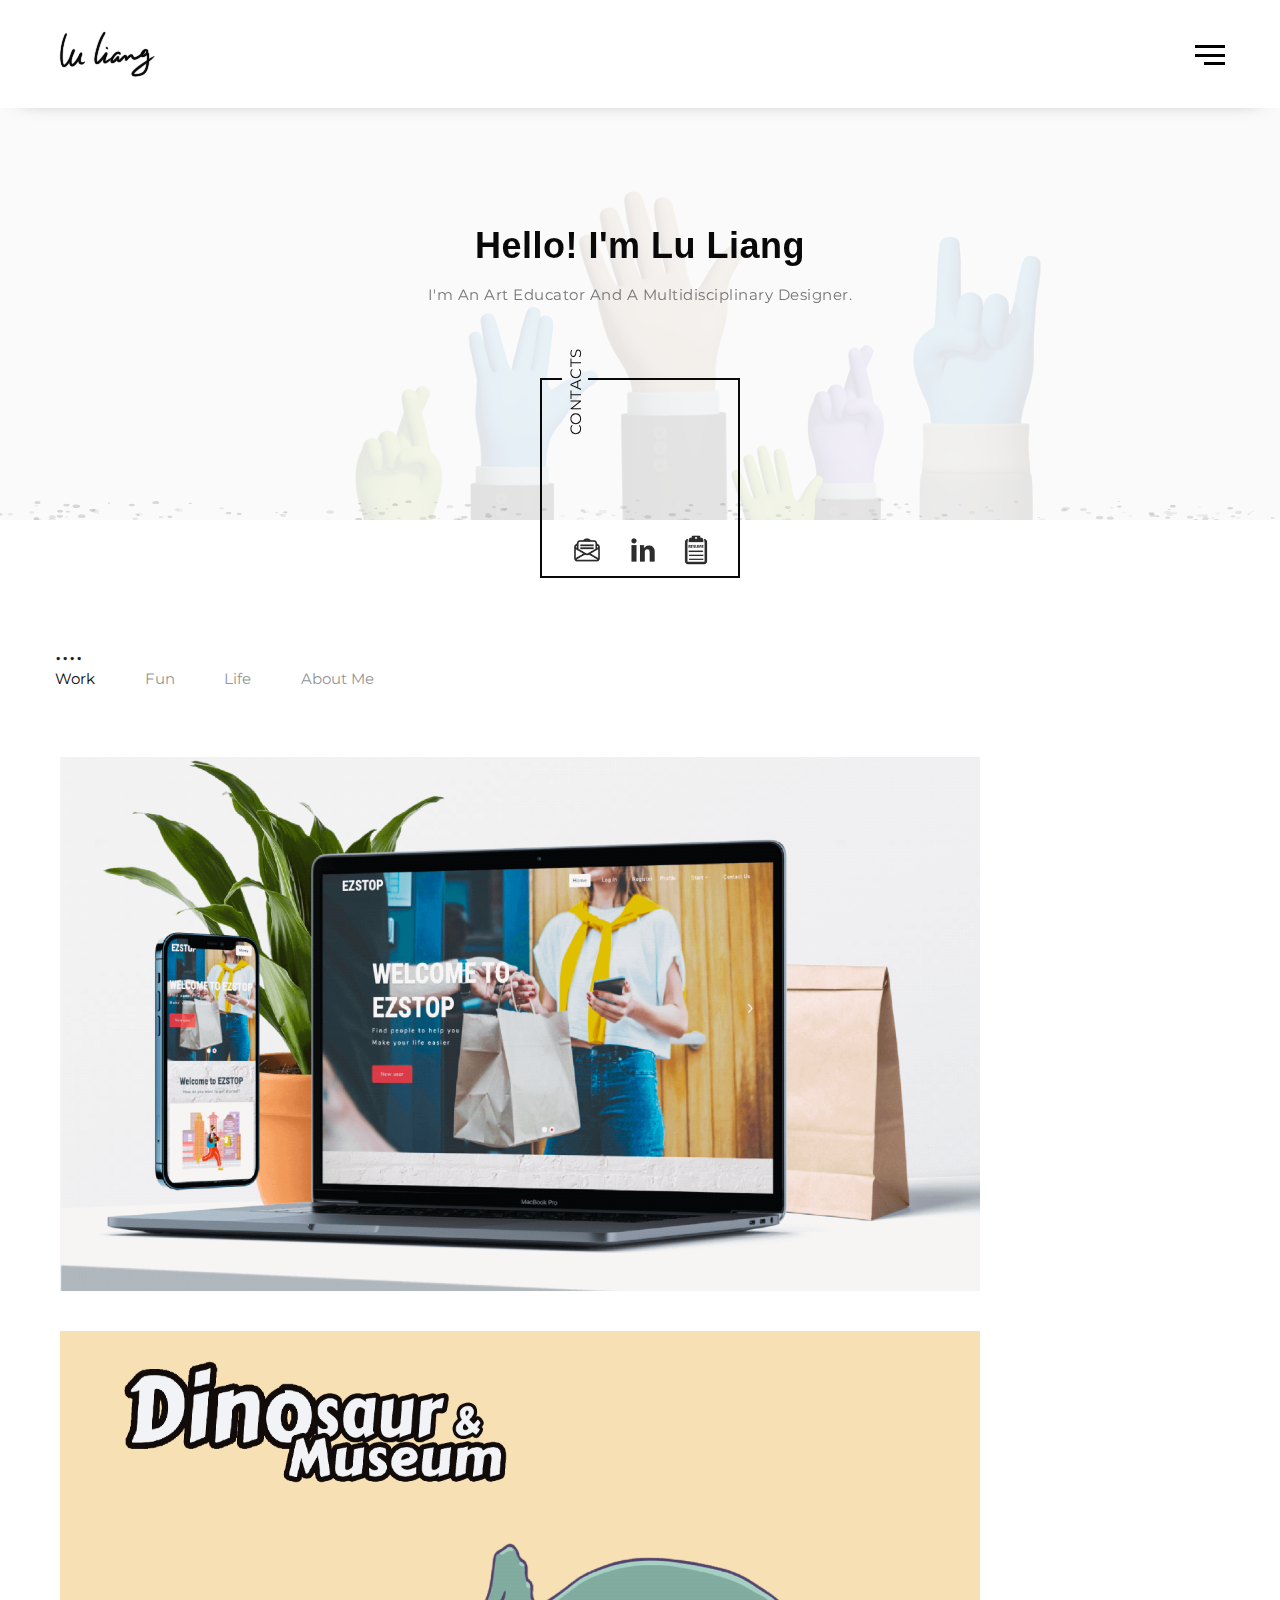
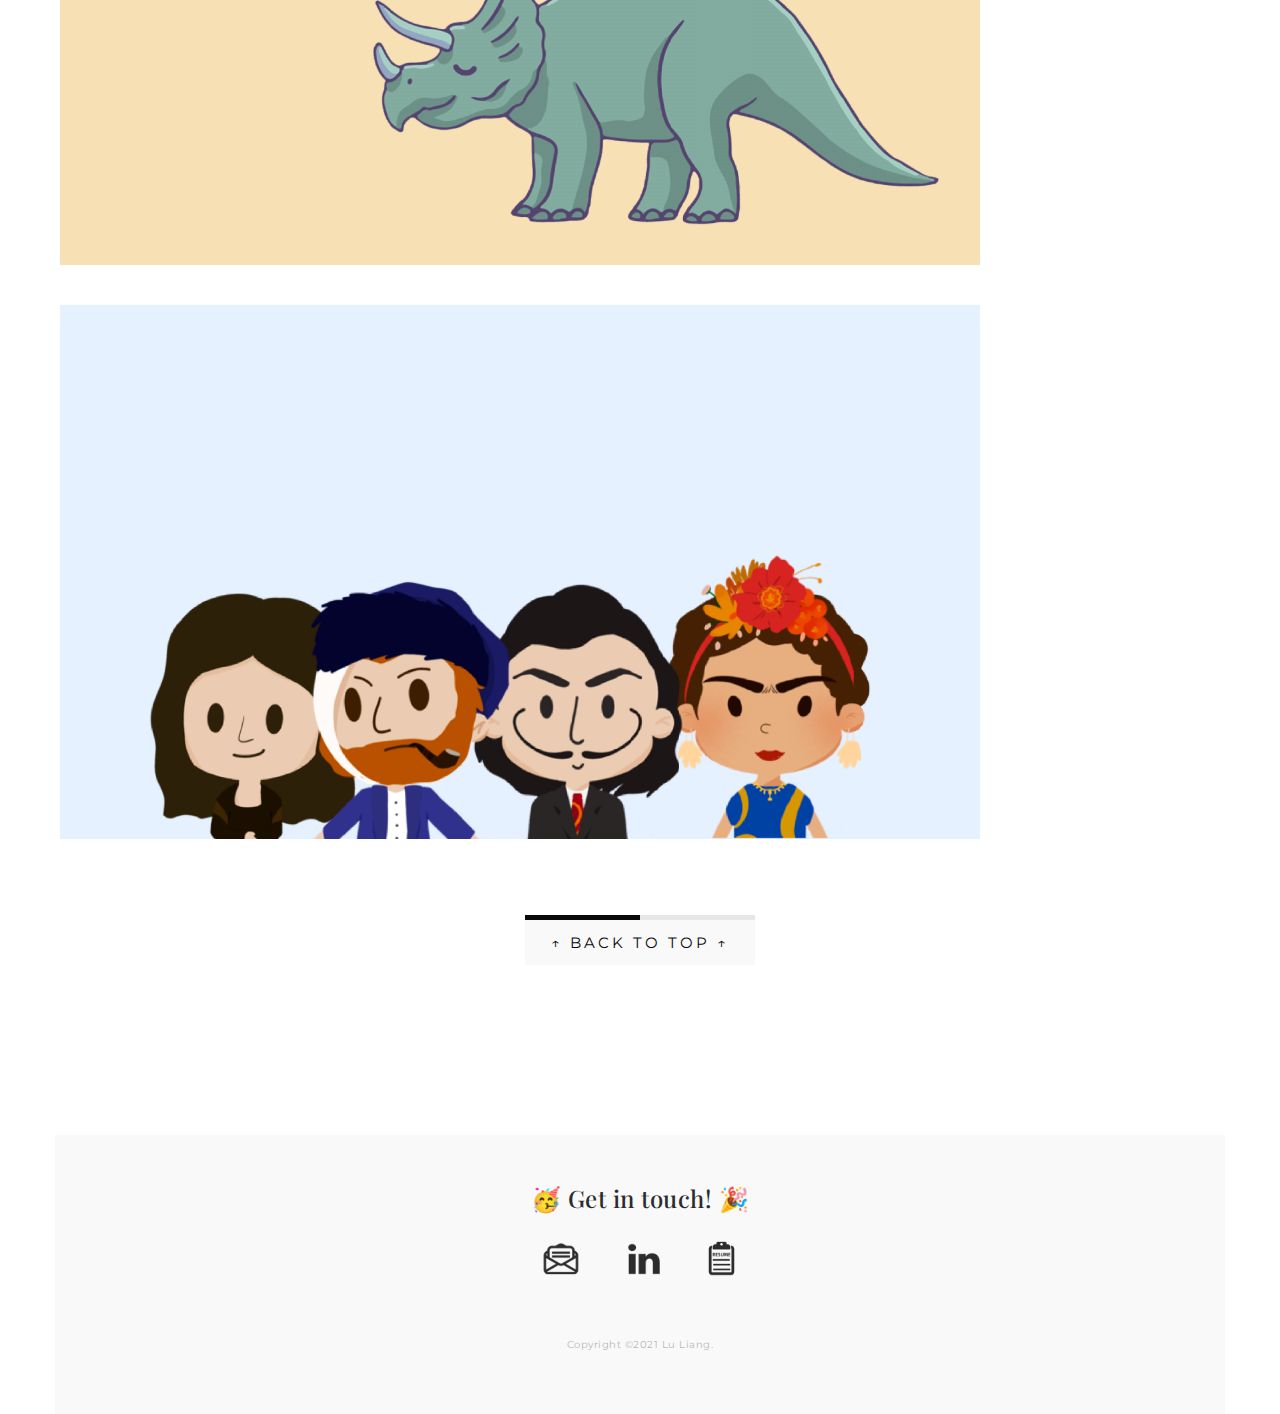
==== commit 181960ac: "more works" ====
--- a/index.html
+++ b/index.html
@@ -425,10 +425,93 @@
 									</div>
 									<!-- /item -->
 
+
 									<div id="14" class="item item-grid-2 fun">
 										<div class="item-wrap">
 											<div class="work-item">
 												<div class="work-pic">
+													<img src="assets/img/portfolio/fun/12.png" alt="image">
+												</div>
+												<!-- //img -->
+												<div class="hover-content">
+													<div class="hover-text text-center">
+														<a href="assets/img/portfolio/fun/12.png" data-lightbox="roadtrip"><span class="ti-fullscreen"></span></a>
+													</div>
+													<!-- //light-box-img -->
+
+												</div>
+											</div>
+
+										</div>
+									</div>
+									<!-- /item -->
+
+									<div id="15" class="item item-grid-2 fun">
+										<div class="item-wrap">
+											<div class="work-item">
+												<div class="work-pic">
+													<img src="assets/img/portfolio/fun/14.png" alt="image">
+												</div>
+												<!-- //img -->
+												<div class="hover-content">
+													<div class="hover-text text-center">
+														<a href="assets/img/portfolio/fun/14.png" data-lightbox="roadtrip"><span class="ti-fullscreen"></span></a>
+													</div>
+													<!-- //light-box-img -->
+
+												</div>
+											</div>
+
+										</div>
+									</div>
+									<!-- /item -->
+
+									<div id="16" class="item item-grid-2 fun">
+										<div class="item-wrap">
+											<div class="work-item">
+												<div class="work-pic">
+													<img src="assets/img/portfolio/fun/13.png" alt="image">
+												</div>
+												<!-- //img -->
+												<div class="hover-content">
+													<div class="hover-text text-center">
+														<a href="assets/img/portfolio/fun/13.png" data-lightbox="roadtrip"><span class="ti-fullscreen"></span></a>
+													</div>
+													<!-- //light-box-img -->
+
+												</div>
+											</div>
+
+										</div>
+									</div>
+									<!-- /item -->
+
+
+
+									<div id="17" class="item item-grid-2 fun">
+										<div class="item-wrap">
+											<div class="work-item">
+												<div class="work-pic">
+													<img src="assets/img/portfolio/fun/15.png" alt="image">
+												</div>
+												<!-- //img -->
+												<div class="hover-content">
+													<div class="hover-text text-center">
+														<a href="assets/img/portfolio/fun/15.png" data-lightbox="roadtrip"><span class="ti-fullscreen"></span></a>
+													</div>
+													<!-- //light-box-img -->
+
+												</div>
+											</div>
+
+										</div>
+									</div>
+									<!-- /item -->
+
+									<div id="18" class="item item-grid-2 fun">
+										<div class="item-wrap">
+											<div class="work-item">
+												<div class="work-pic">
 													<img src="assets/img/portfolio/fun/6.gif" alt="image">
 												</div>
 												<!-- //img -->
@@ -445,7 +528,8 @@
 									</div>
 									<!-- /item -->
 
-									<div id="15" class="item item-grid-2 life">
+
+									<div id="19" class="item item-grid-2 life">
 										<div class="item-wrap">
 											<div class="work-item">
 												<div class="work-pic">
@@ -465,7 +549,7 @@
 									</div>
 									<!-- /item -->
 
-									<div id="16" class="item item-grid-2 life">
+									<div id="20" class="item item-grid-2 life">
 										<div class="item-wrap">
 											<div class="work-item">
 												<div class="work-pic">
@@ -485,7 +569,7 @@
 									</div>
 									<!-- /item -->
 
-									<div id="17" class="item item-grid-2 life">
+									<div id="21" class="item item-grid-2 life">
 										<div class="item-wrap">
 											<div class="work-item">
 												<div class="work-pic">
@@ -505,7 +589,7 @@
 									</div>
 									<!-- /item -->
 
-									<div id="18" class="item item-grid-2 life">
+									<div id="22" class="item item-grid-2 life">
 										<div class="item-wrap">
 											<div class="work-item">
 												<div class="work-pic">
@@ -525,7 +609,7 @@
 									</div>
 									<!-- /item -->
 
-									<div id="19" class="item item-grid-2 life">
+									<div id="23" class="item item-grid-2 life">
 										<div class="item-wrap">
 											<div class="work-item">
 												<div class="work-pic">
@@ -545,7 +629,7 @@
 									</div>
 									<!-- /item -->
 
-									<div id="20" class="item item-grid-2 life">
+									<div id="24" class="item item-grid-2 life">
 										<div class="item-wrap">
 											<div class="work-item">
 												<div class="work-pic">
@@ -565,7 +649,7 @@
 									</div>
 									<!-- /item -->
 
-									<div id="21" class="item item-grid-2 life">
+									<div id="25" class="item item-grid-2 life">
 										<div class="item-wrap">
 											<div class="work-item">
 												<div class="work-pic">
@@ -585,7 +669,7 @@
 									</div>
 									<!-- /item -->
 
-									<div id="22" class="item item-grid-2 life">
+									<div id="26" class="item item-grid-2 life">
 										<div class="item-wrap">
 											<div class="work-item">
 												<div class="work-pic">
@@ -605,7 +689,7 @@
 									</div>
 									<!-- /item -->
 
-									<div id="23" class="item item-grid-2 life">
+									<div id="27" class="item item-grid-2 life">
 										<div class="item-wrap">
 											<div class="work-item">
 												<div class="work-pic">
